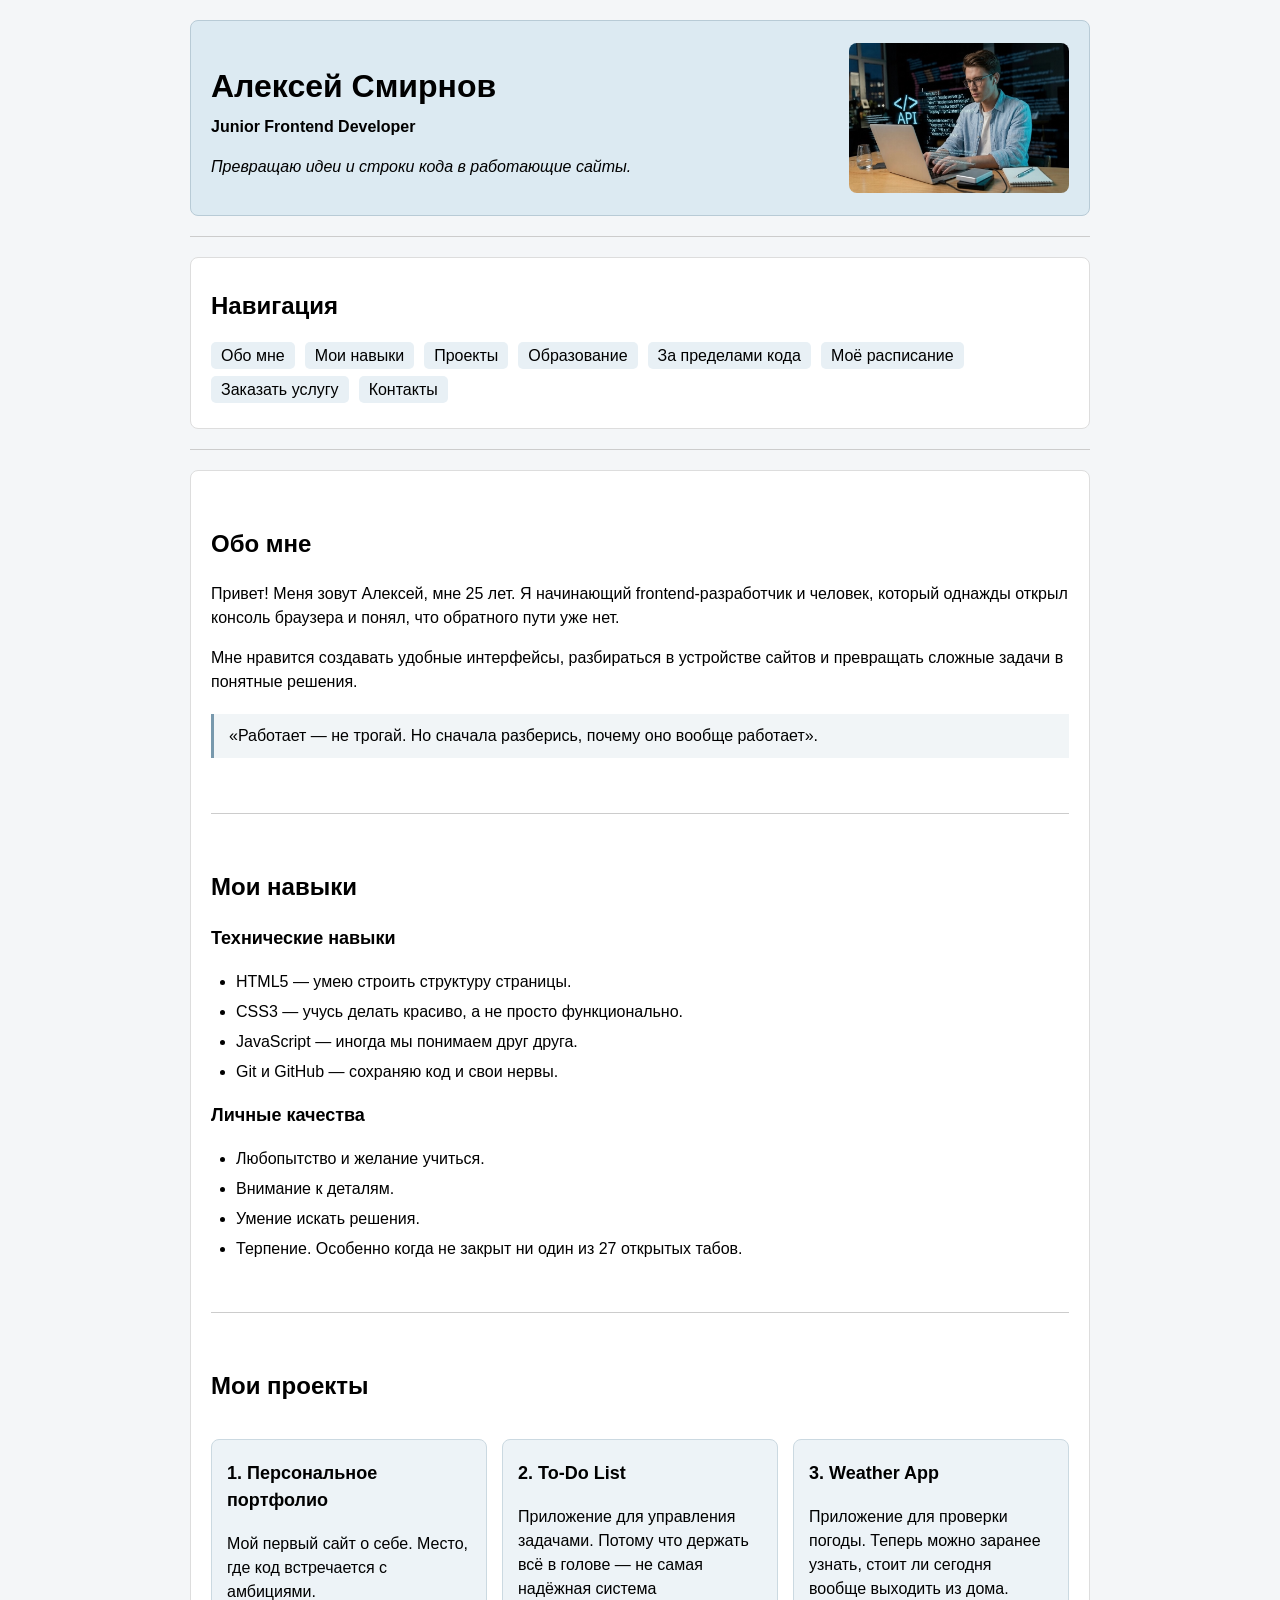
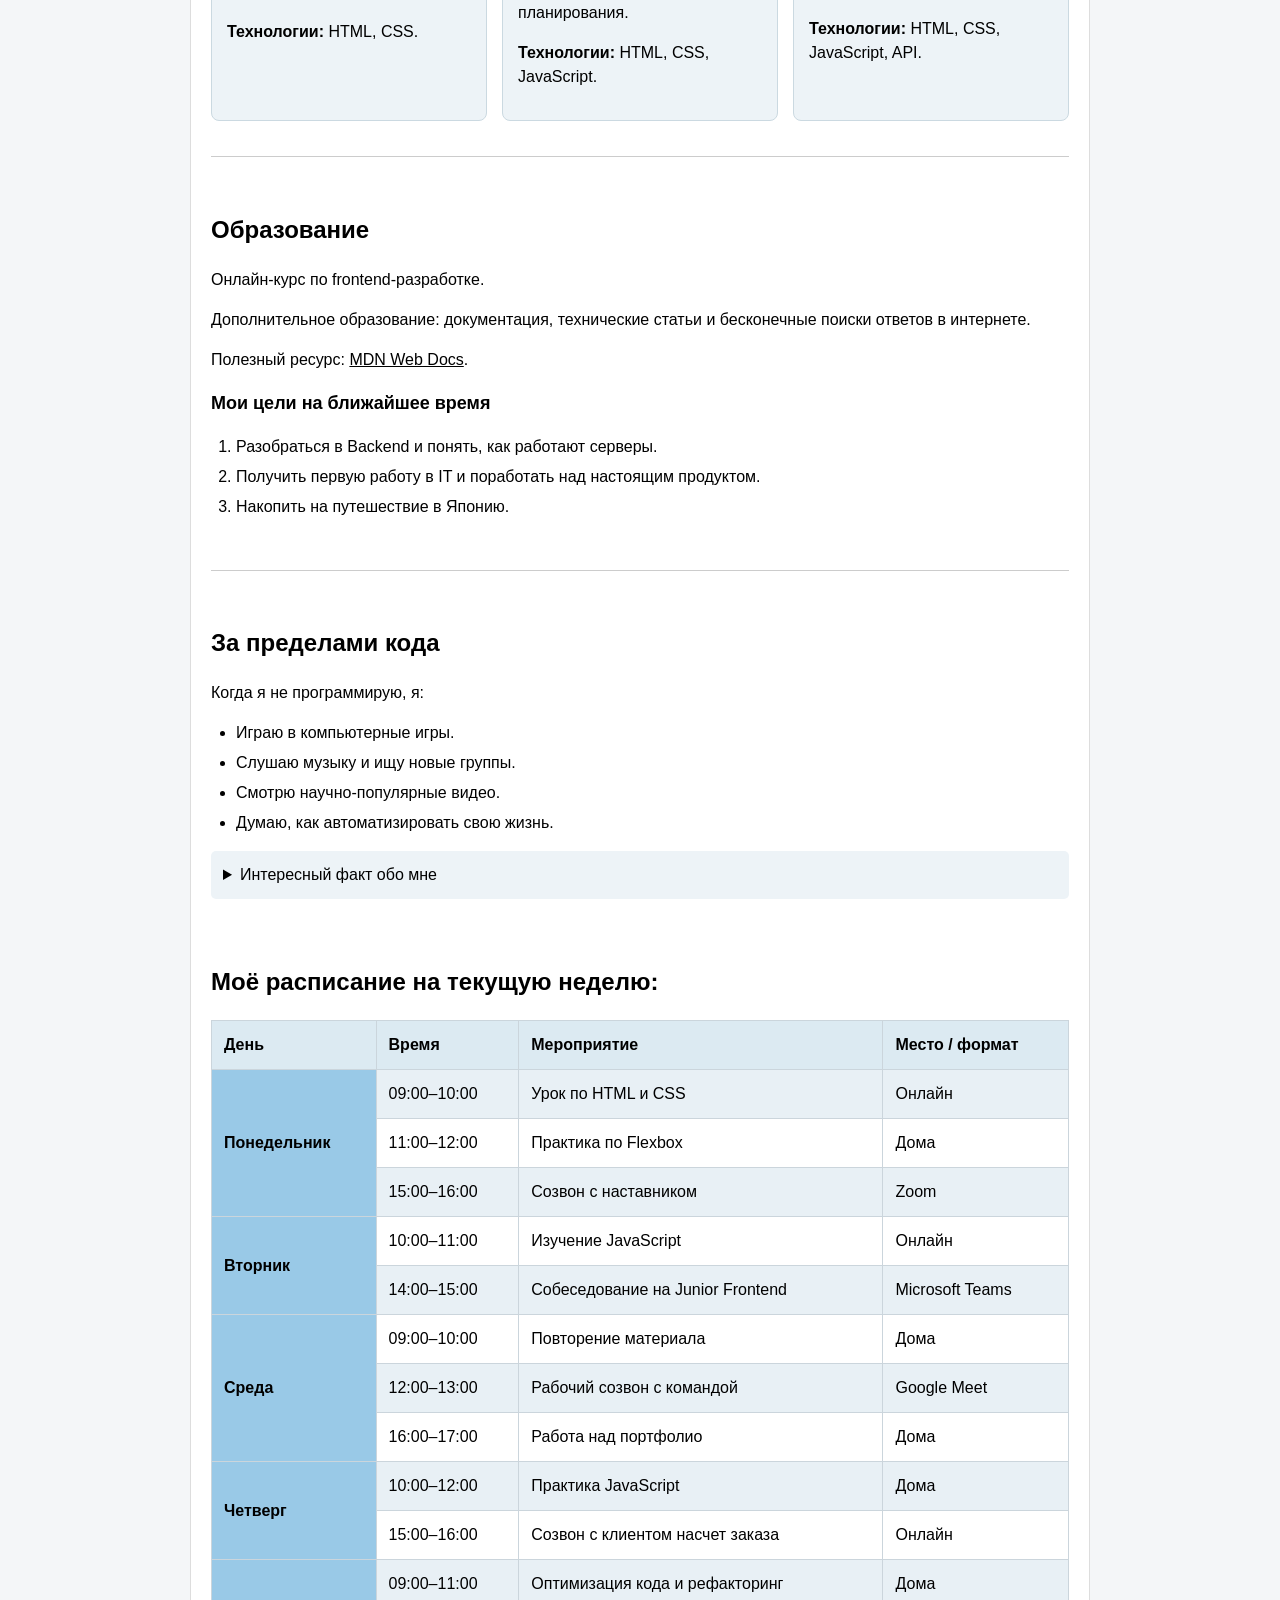
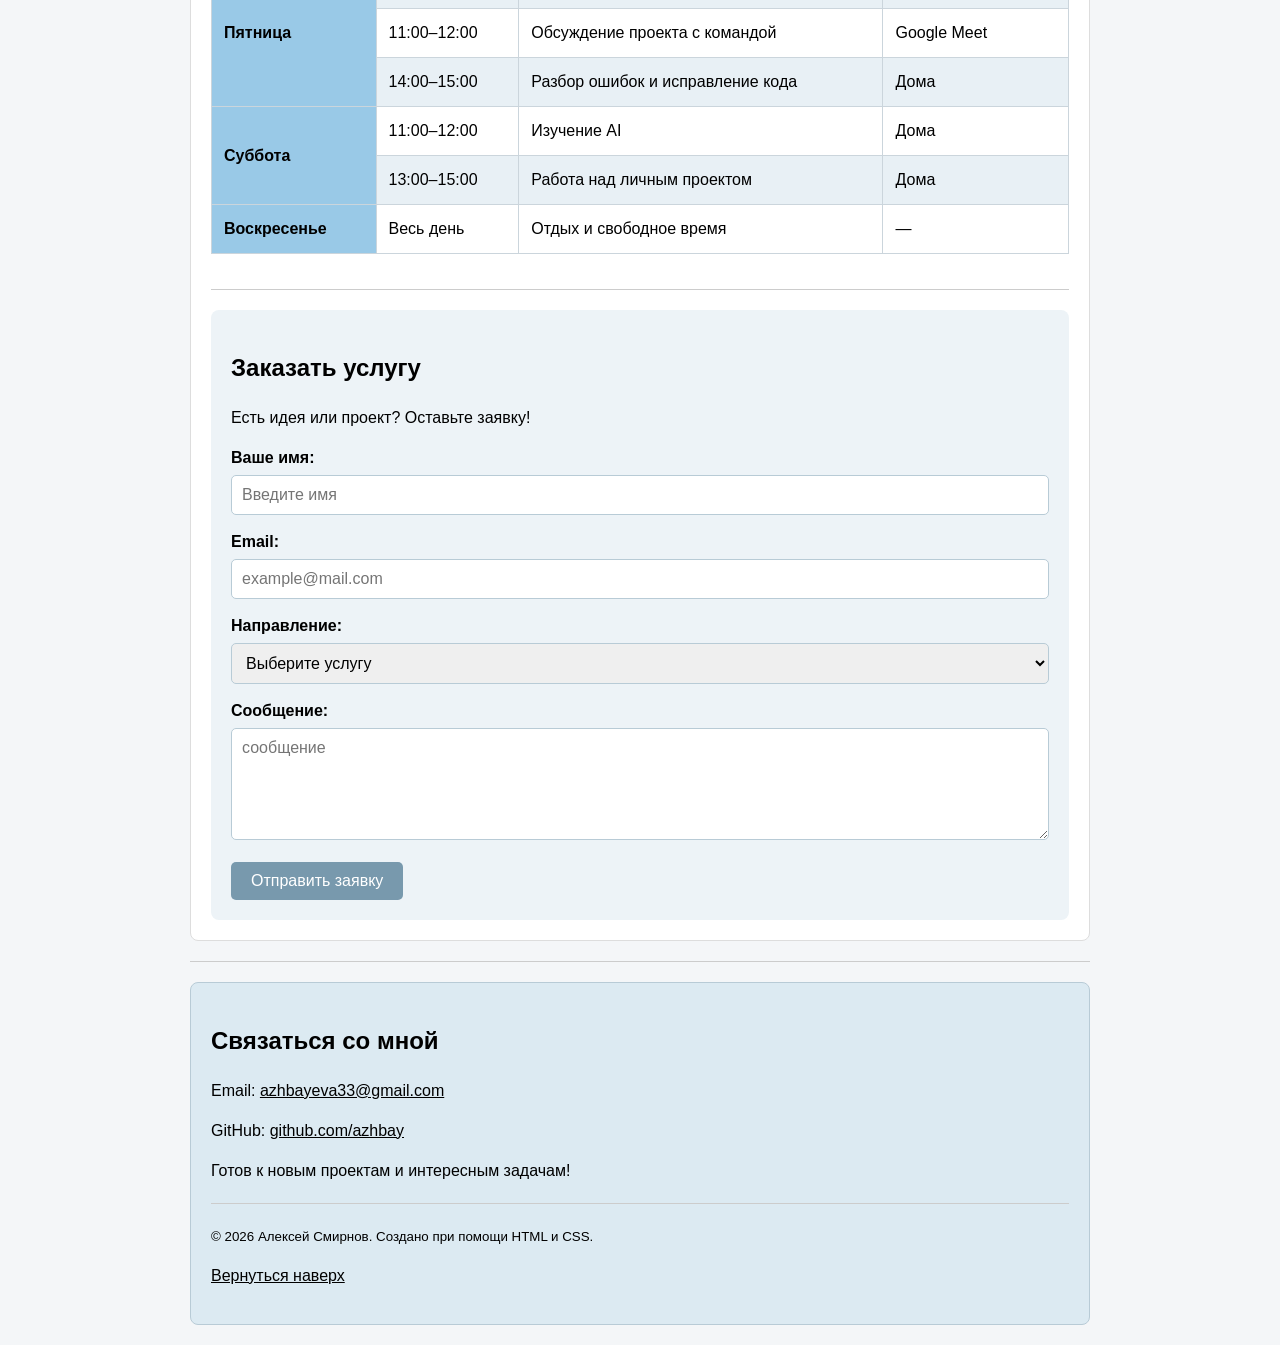
==== index.html @ 4892afd8 "поправила навигацию" ====
<!DOCTYPE html>
<html lang="ru">
<head>
    <meta charset="UTF-8">
    <meta name="viewport" content="width=device-width, initial-scale=1.0">
    <title>Алексей Смирнов | Frontend-разработчик</title>
    <link rel="stylesheet" href="style.css">
</head>

<body>

   <header id="top">

    <div class="header-text">
        <h1>Алексей Смирнов</h1>
        <p><strong>Junior Frontend Developer</strong></p>
        <p><em>Превращаю идеи и строки кода в работающие сайты.</em></p>
    </div>

    <img
        src="images/laptop.jpeg"
        alt="a man sitting beside his laptop"
        width="220"
        height="150"
    >

</header>
    <hr>

    <nav>
        <h2>Навигация</h2>

        <ul>
            <li><a href="#about">Обо мне</a></li>
            <li><a href="#skills">Мои навыки</a></li>
            <li><a href="#projects">Проекты</a></li>
            <li><a href="#education">Образование</a></li>
            <li><a href="#interests">За пределами кода</a></li>
            <li><a href="#schedule">Моё расписание</a></li>
            <li><a href="#order">Заказать услугу</a></li>
            <li><a href="#contacts">Контакты</a></li>
        </ul>
    </nav>

    <hr>

    <main>

        <section id="about">
            <h2>Обо мне</h2>

            <p>
                Привет! Меня зовут Алексей, мне 25 лет.
                Я начинающий frontend-разработчик и человек,
                который однажды открыл консоль браузера
                и понял, что обратного пути уже нет.
            </p>

            <p>
                Мне нравится создавать удобные интерфейсы,
                разбираться в устройстве сайтов и превращать
                сложные задачи в понятные решения.
            </p>

            <blockquote>
                «Работает — не трогай. Но сначала разберись,
                почему оно вообще работает».
            </blockquote>
        </section>

        <hr>

        <section id="skills">
            <h2>Мои навыки</h2>

            <h3>Технические навыки</h3>

            <ul>
                <li>HTML5 — умею строить структуру страницы.</li>
                <li>CSS3 — учусь делать красиво, а не просто функционально.</li>
                <li>JavaScript — иногда мы понимаем друг друга.</li>
                <li>Git и GitHub — сохраняю код и свои нервы.</li>
            </ul>

            <h3>Личные качества</h3>

            <ul>
                <li>Любопытство и желание учиться.</li>
                <li>Внимание к деталям.</li>
                <li>Умение искать решения.</li>
                <li>Терпение. Особенно когда не закрыт ни один из 27 открытых табов.</li>
            </ul>
        </section>

        <hr>

        <section id="projects">
            <h2>Мои проекты</h2>

            <article>
                <h3>1. Персональное портфолио</h3>

                <p>
                    Мой первый сайт о себе.
                    Место, где код встречается с амбициями.
                </p>

                <p><strong>Технологии:</strong> HTML, CSS.</p>
            </article>

            <article>
                <h3>2. To-Do List</h3>

                <p>
                    Приложение для управления задачами.
                    Потому что держать всё в голове —
                    не самая надёжная система планирования.
                </p>

                <p><strong>Технологии:</strong> HTML, CSS, JavaScript.</p>
            </article>

            <article>
                <h3>3. Weather App</h3>

                <p>
                    Приложение для проверки погоды.
                    Теперь можно заранее узнать,
                    стоит ли сегодня вообще выходить из дома.
                </p>

                <p><strong>Технологии:</strong> HTML, CSS, JavaScript, API.</p>
            </article>
        </section>

        <hr>

        <section id="education">
            <h2>Образование</h2>

            <p>Онлайн-курс по frontend-разработке.</p>

            <p>
                Дополнительное образование:
                документация, технические статьи
                и бесконечные поиски ответов в интернете.
            </p>

            <p>
                Полезный ресурс:
                <a href="https://developer.mozilla.org/ru/"
                    target="_blank" rel="noopener noreferrer"
                >MDN Web Docs</a>.
            </p>

            <h3>Мои цели на ближайшее время</h3>

            <ol>
                <li>Разобраться в Backend и понять, как работают серверы.</li>
                <li>Получить первую работу в IT и поработать над настоящим продуктом.</li>
                <li>Накопить на путешествие в Японию.</li>
            </ol>
        </section>

        <hr>

        <section id="interests">
            <h2>За пределами кода</h2>

            <p>Когда я не программирую, я:</p>

            <ul>
                <li>Играю в компьютерные игры.</li>
                <li>Слушаю музыку и ищу новые группы.</li>
                <li>Смотрю научно-популярные видео.</li>
                <li>Думаю, как автоматизировать свою жизнь.</li>
            </ul>

            <details>
                <summary>Интересный факт обо мне</summary>

                <p>
                    Могу потратить два часа на поиск ошибки,
                    а потом обнаружить, что забыл поставить точку с запятой.
                </p>
            </details>
        </section>
    
<section id="schedule">
    <h2>Моё расписание на текущую неделю:</h2>
    <table>
             <thead>
            <tr>
                <th scope="col">День</th>
                <th scope="col">Время</th>
                <th scope="col">Мероприятие</th>
                <th scope="col">Место / формат</th>
            </tr>
        </thead>

        <tbody>
            <tr>
                <th scope="rowgroup" rowspan="3">Понедельник</th>
                <td>09:00–10:00</td>
                <td>Урок по HTML и CSS</td>
                <td>Онлайн</td>
            </tr>
            <tr>
                <td>11:00–12:00</td>
                <td>Практика по Flexbox</td>
                <td>Дома</td>
            </tr>
            <tr>
                <td>15:00–16:00</td>
                <td>Созвон с наставником</td>
                <td>Zoom</td>
            </tr>

            <tr>
                <th scope="rowgroup" rowspan="2">Вторник</th>
                <td>10:00–11:00</td>
                <td>Изучение JavaScript</td>
                <td>Онлайн</td>
            </tr>
            <tr>
                <td>14:00–15:00</td>
                <td>Собеседование на Junior Frontend</td>
                <td>Microsoft Teams</td>
            </tr>

            <tr>
                <th scope="rowgroup" rowspan="3">Среда</th>
                <td>09:00–10:00</td>
                <td>Повторение материала</td>
                <td>Дома</td>
            </tr>
            <tr>
                <td>12:00–13:00</td>
                <td>Рабочий созвон с командой</td>
                <td>Google Meet</td>
            </tr>
            <tr>
                <td>16:00–17:00</td>
                <td>Работа над портфолио</td>
                <td>Дома</td>
            </tr>

            <tr>
                <th scope="rowgroup" rowspan="2">Четверг</th>
                <td>10:00–12:00</td>
                <td>Практика JavaScript</td>
                <td>Дома</td>
            </tr>
            <tr>
                <td>15:00–16:00</td>
                <td>Созвон с клиентом насчет заказа</td>
                <td>Онлайн</td>
            </tr>

            <tr>
                <th scope="rowgroup" rowspan="3">Пятница</th>
                <td>09:00–11:00</td>
                <td>Оптимизация кода и рефакторинг</td>
                <td>Дома</td>
            </tr>
            <tr>
                <td>11:00–12:00</td>
                <td>Обсуждение проекта с командой</td>
                <td>Google Meet</td>
            </tr>
            <tr>
                <td>14:00–15:00</td>
                <td>Разбор ошибок и исправление кода</td>
                <td>Дома</td>
            </tr>

            <tr>
                <th scope="rowgroup" rowspan="2">Суббота</th>
                <td>11:00–12:00</td>
                <td>Изучение AI</td>
                <td>Дома</td>
            </tr>
            <tr>
                <td>13:00–15:00</td>
                <td>Работа над личным проектом</td>
                <td>Дома</td>
            </tr>

            <tr>
                <th scope="row">Воскресенье</th>
                <td>Весь день</td>
                <td>Отдых и свободное время</td>
                <td>—</td>
            </tr>
        </tbody>
    </table>
</section>
    
<hr>

<section id="order">
    <h2>Заказать услугу</h2>

    <p>Есть идея или проект? Оставьте заявку!</p>

    <form action="#" method="post">

        <div class="form-group">
            <label for="name">Ваше имя:</label>
            <input
                type="text"
                id="name"
                name="name"
                placeholder="Введите имя"
                minlength="2"
                maxlength="50"
                required
            >
        </div>

        <div class="form-group">
            <label for="email">Email:</label>
            <input
                type="email"
                id="email"
                name="email"
                placeholder="example@mail.com"
                required
            >
        </div>

        <div class="form-group">
            <label for="service">Направление:</label>
            <select id="service" name="service" required>
                <option value="" selected disabled>Выберите услугу</option>
                <option value="website">Разработка сайта</option>
                <option value="design">Верстка страницы</option>
                <option value="support">Поддержка сайта</option>
                <option value="other">Другое</option>
            </select>
        </div>

         <div class="form-group">
            <label for="message">Сообщение:</label>
            <textarea
                id="message"
                name="message"
                rows="5"
                minlength="10"
                maxlength="500"
                placeholder="сообщение"
                required
            ></textarea>
        </div>
        <button type="submit">Отправить заявку</button>

    </form>
</section>


    </main>

    <hr>

    <footer id="contacts">
        <h2>Связаться со мной</h2>

        <p>
            Email:
            <a href="mailto:azhbayeva33@gmail.com">
                azhbayeva33@gmail.com
            </a>
        </p>

        <p>
            GitHub:
            <a
                href="https://github.com/azhbay/"
                target="_blank"
                rel="noopener noreferrer"
            >github.com/azhbay</a>
        </p>

        <p>Готов к новым проектам и интересным задачам!</p>

        <hr>

        <p>
            <small>© 2026 Алексей Смирнов. Создано при помощи HTML и CSS.</small>
        </p>

        <p><a href="#top">Вернуться наверх</a></p>
    </footer>

</body>
</html>
---- style.css ----
body {
    max-width: 900px;
    margin: 20px auto;
    padding: 0 20px;
    background-color: #f4f6f8;
    color: black;
    font-family: Arial, sans-serif;
    font-size: 16px;
    line-height: 1.5;
}


header {
    display: flex;
    align-items: center;
    justify-content: space-between;
    gap: 30px;
    padding: 20px;
    background-color: #dceaf2;
    border: 1px solid #b8cbd6;
    border-radius: 8px;
}

header h1 {
    margin-bottom: 5px;
}

header p {
    margin-top: 5px;
}

header img {
    display: block;
    margin-top: 0;
    border-radius: 8px;
}


nav {
    margin-top: 15px;
    padding: 10px 20px;
    background-color: white;
    border: 1px solid #dddddd;
    border-radius: 8px;
}

nav ul {
    display: flex;
    flex-wrap: wrap;
    gap: 10px;
    padding: 0;
    list-style: none;
}

nav li {
    margin: 0;
}

nav a {
    color: black;
    text-decoration: none;
    padding: 5px 10px;
    background-color: #e8f0f5;
    border-radius: 5px;
}



a {
    color: black;
}

a:hover {
    text-decoration: underline;
}



main {
    margin-top: 15px;
    padding: 20px;
    background-color: white;
    border: 1px solid #dddddd;
    border-radius: 8px;
}

section {
    padding: 15px 0;
}

section h2 {
    font-size: 24px;
}

section h3 {
    font-size: 18px;
}



#skills ul {
    padding-left: 25px;
}

#skills li {
    margin-bottom: 6px;
}



#projects {
    display: flex;
    flex-wrap: wrap;
    gap: 15px;
}

#projects > h2 {
    width: 100%;
}

#projects article {
    flex: 1 1 220px;
    margin: 0;
    padding: 15px;
    background-color: #edf3f7;
    border: 1px solid #cbd9e1;
    border-radius: 8px;
}

#projects article h3 {
    margin-top: 5px;
}



blockquote {
    margin: 20px 0;
    padding: 10px 15px;
    background-color: #f1f5f7;
    border-left: 3px solid #7899ad;
}



ul,
ol {
    padding-left: 25px;
}

li {
    margin-bottom: 6px;
}



details {
    margin: 15px 0;
    padding: 12px;
    background-color: #edf3f7;
    border-radius: 5px;
}

summary {
    cursor: pointer;
}



hr {
    border: 0;
    border-top: 1px solid #cccccc;
    margin: 20px 0;
}



footer {
    margin-top: 15px;
    padding: 20px;
    background-color: #dceaf2;
    border: 1px solid #b8cbd6;
    border-radius: 8px;
}



@media (max-width: 600px) {
    body {
        margin: 10px auto;
        padding: 0 10px;
    }

    main,
    nav,
    header,
    footer {
        padding: 12px;
    }

    #projects article {
        flex-basis: 100%;
    }

    nav ul {
        flex-direction: column;
    }
}

#order {
    padding: 20px;
    background-color: #edf3f7;
    border-radius: 8px;
}

.form-group {
    margin-bottom: 15px;
}

.form-group label {
    display: block;
    margin-bottom: 5px;
    font-weight: bold;
}

.form-group input,
.form-group select,
.form-group textarea {
    width: 100%;
    padding: 10px;
    border: 1px solid #b8cbd6;
    border-radius: 5px;
    font-family: Arial, sans-serif;
    font-size: 16px;
    box-sizing: border-box;
}

.form-group textarea {
    resize: vertical;
}

#order button {
    padding: 10px 20px;
    background-color: #7899ad;
    color: white;
    border: none;
    border-radius: 5px;
    cursor: pointer;
    font-size: 16px;
}

#order button:hover {
    background-color: #5d7e92;
}

table {
    width: 100%;
    border-collapse: collapse;
    margin-top: 15px;
    background-color: white;
}

th, td {
    border: 1px solid #cbd5dc;
    padding: 12px;
    text-align: left;
}

thead {
    background-color: #dceaf2;
}

tbody th {
    background-color: #99c9e7;
}

tbody tr:hover {
    background-color: #f4f6f8;
}
tbody tr:nth-child(odd) {
    background-color: #e8f0f5;
}

tbody tr:nth-child(even) {
    background-color: #ffffff;
}
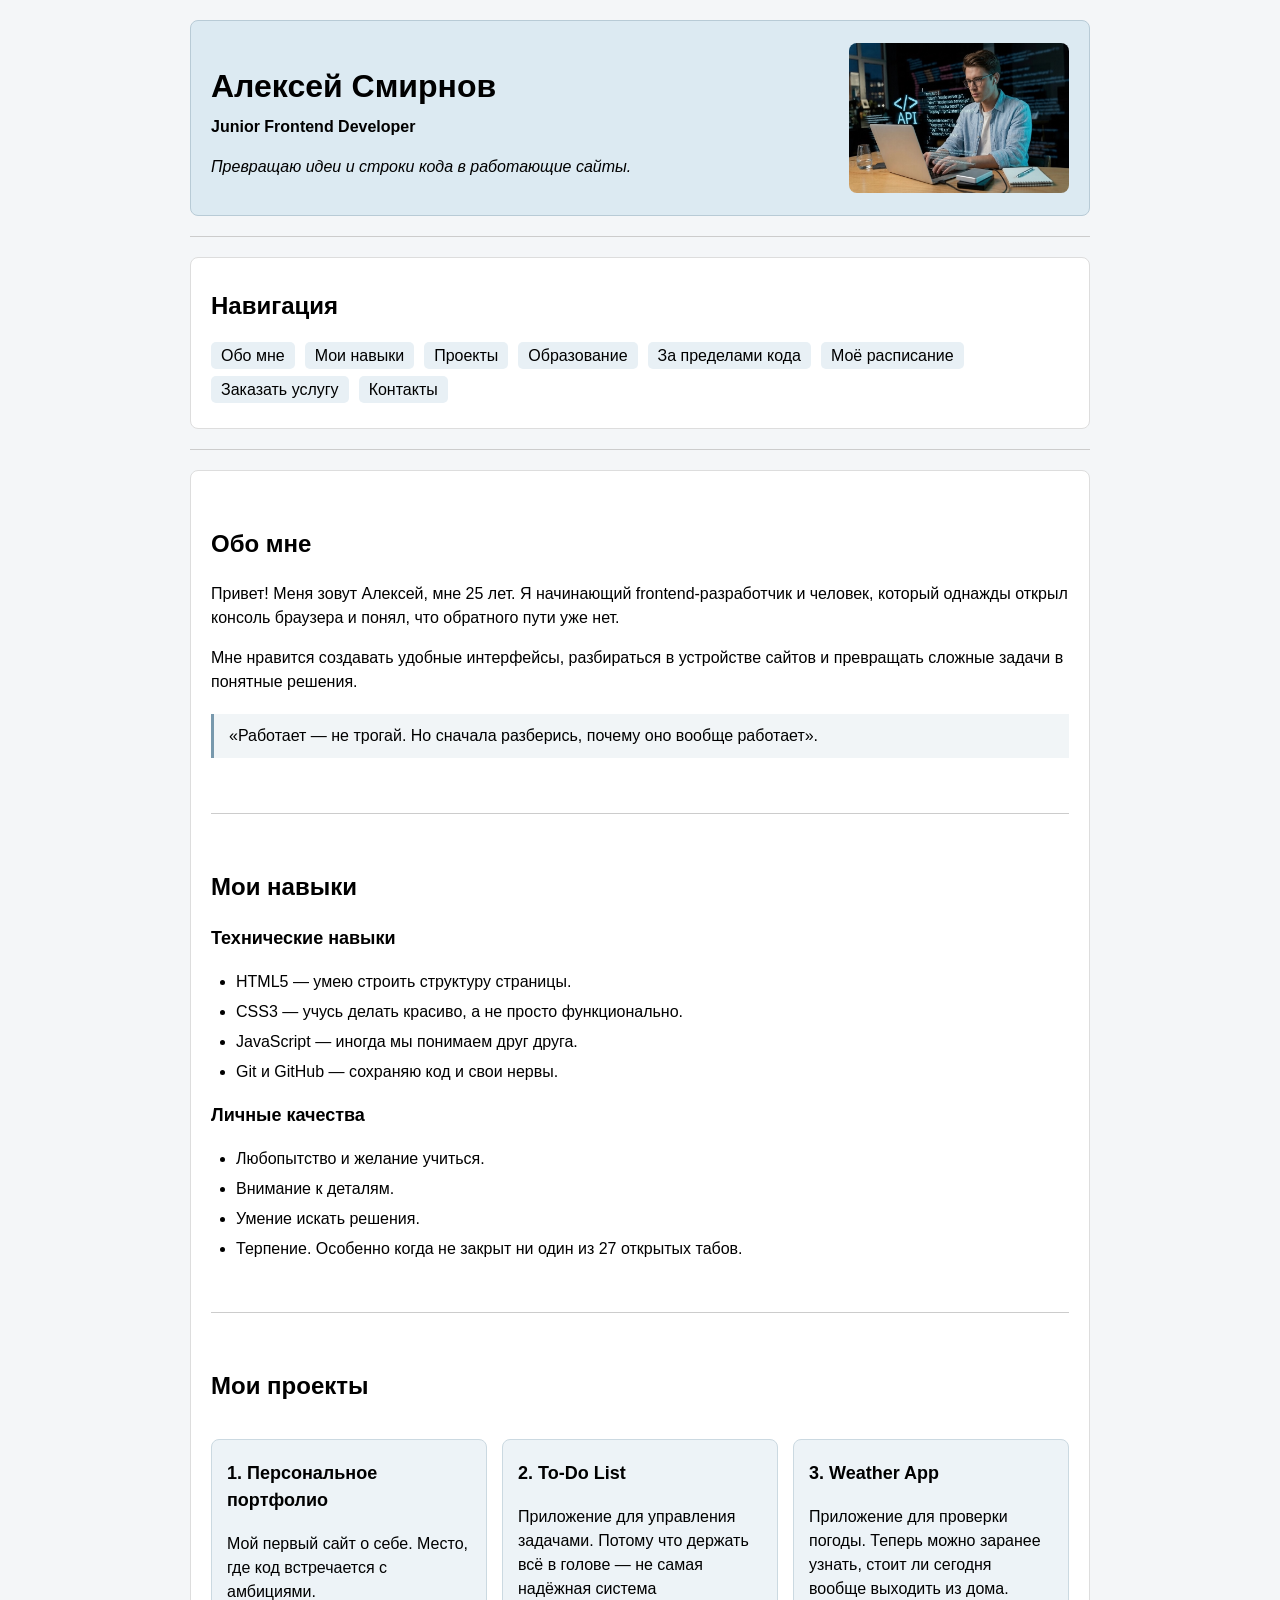
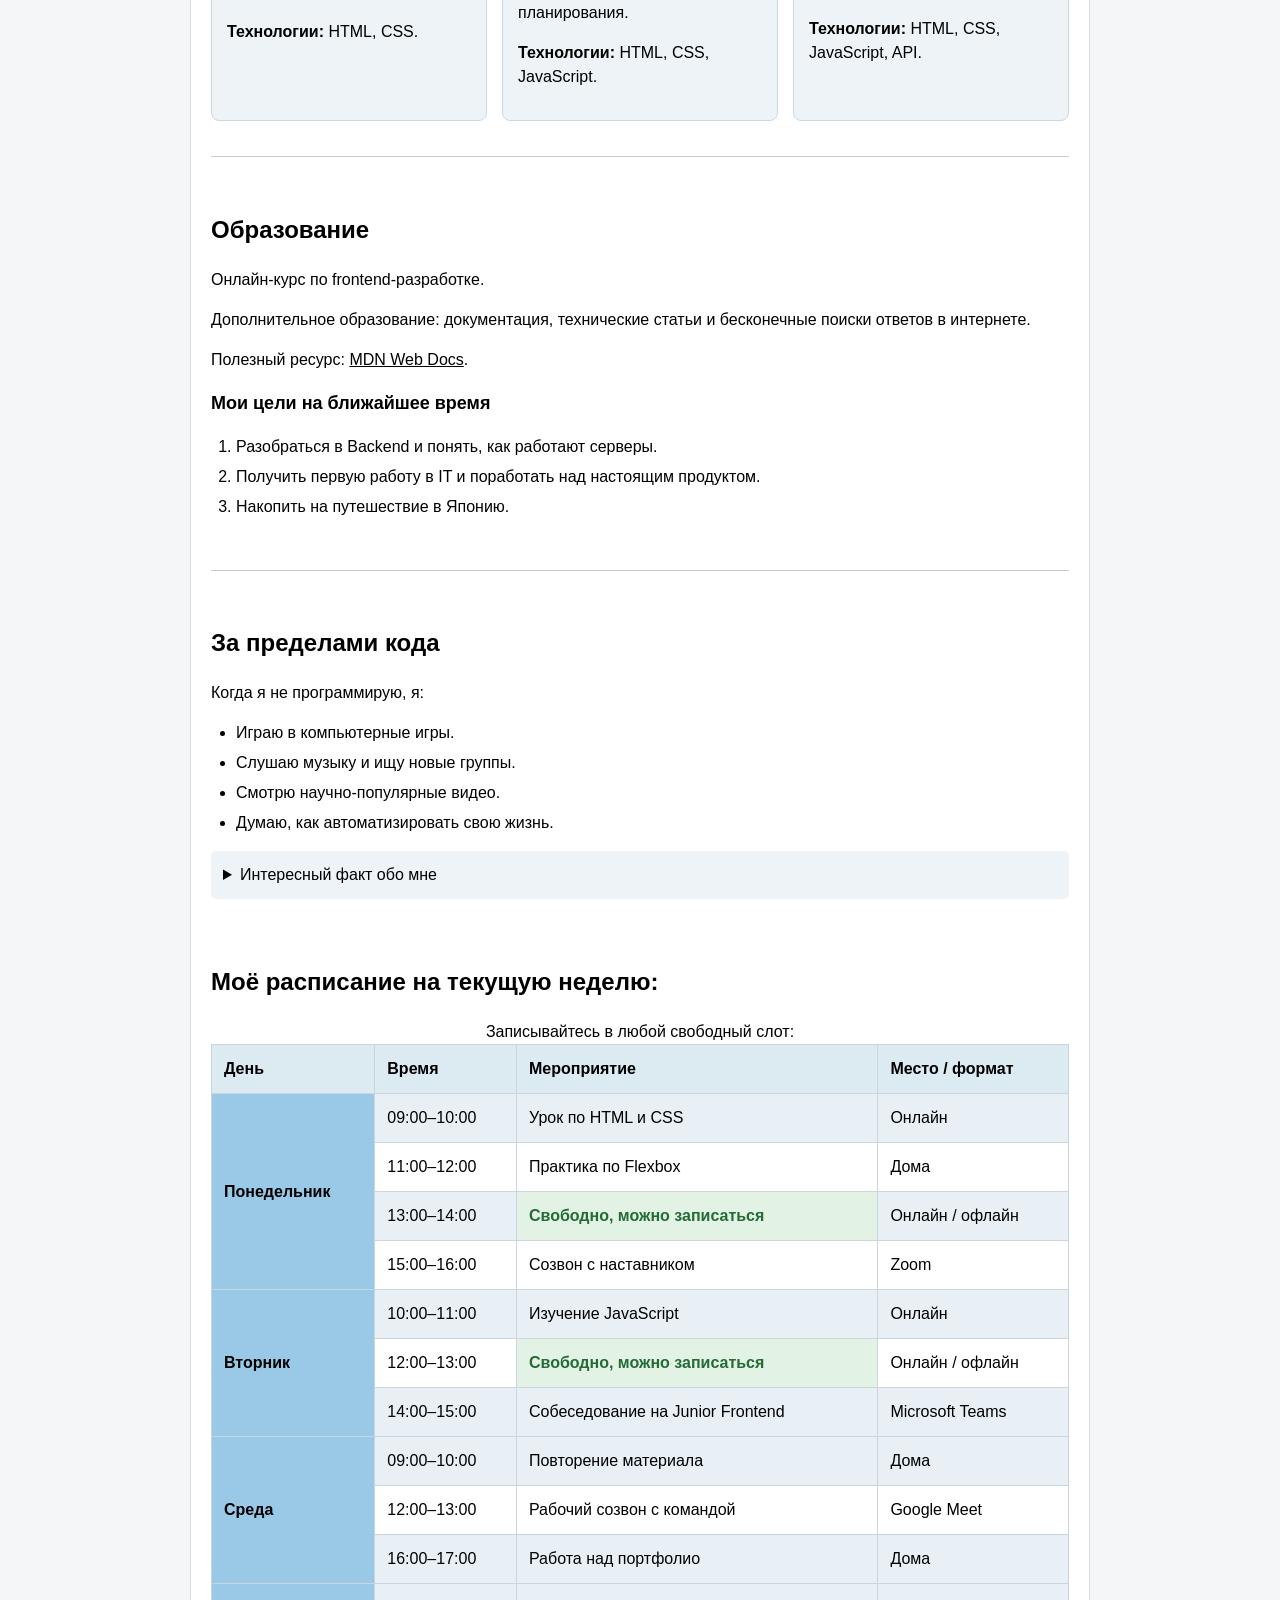
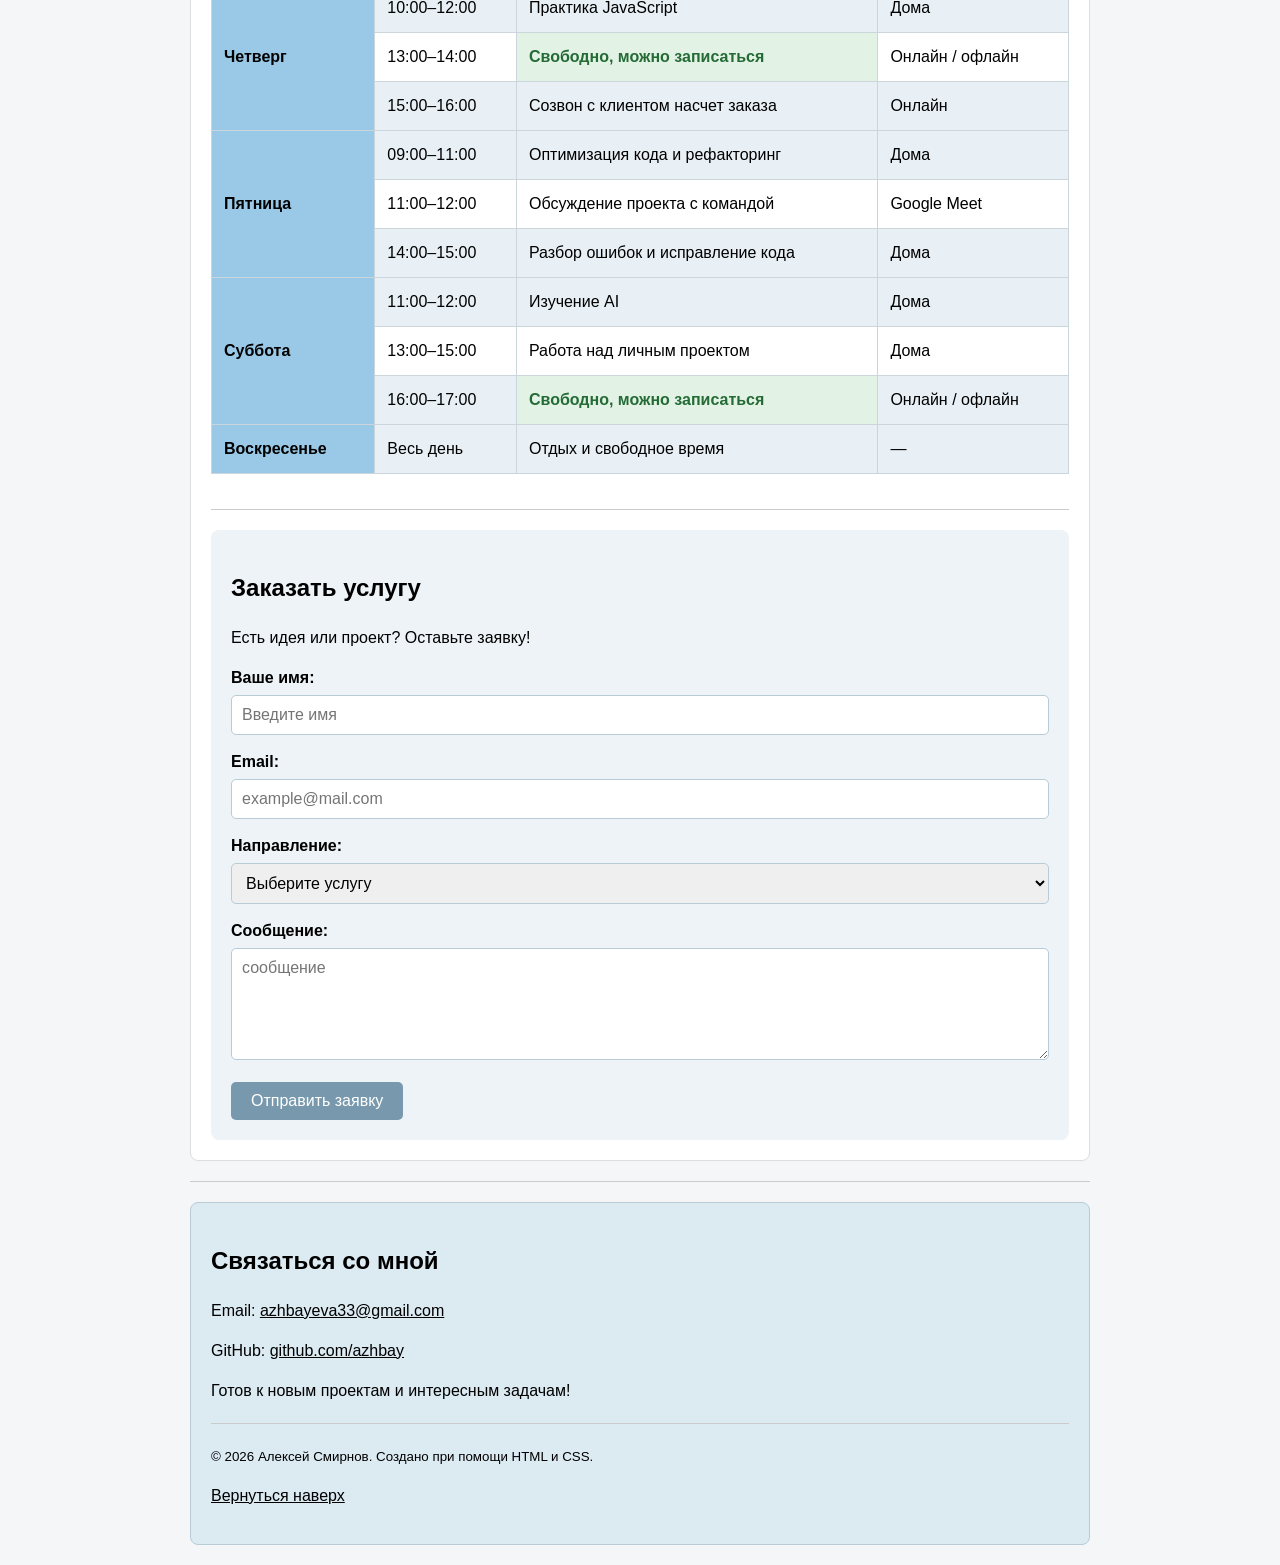
==== commit fc937283: "поправила таблицу" ====
--- a/index.html
+++ b/index.html
@@ -189,8 +189,11 @@
     
 <section id="schedule">
     <h2>Моё расписание на текущую неделю:</h2>
+
     <table>
-             <thead>
+        <caption>Записывайтесь в любой свободный слот:</caption>
+
+        <thead>
             <tr>
                 <th scope="col">День</th>
                 <th scope="col">Время</th>
@@ -201,7 +204,7 @@
 
         <tbody>
             <tr>
-                <th scope="rowgroup" rowspan="3">Понедельник</th>
+                <th scope="rowgroup" rowspan="4">Понедельник</th>
                 <td>09:00–10:00</td>
                 <td>Урок по HTML и CSS</td>
                 <td>Онлайн</td>
@@ -212,23 +215,37 @@
                 <td>Дома</td>
             </tr>
             <tr>
+                <td>13:00–14:00</td>
+                <td class="available">Свободно, можно записаться</td>
+                <td>Онлайн / офлайн</td>
+            </tr>
+            <tr>
                 <td>15:00–16:00</td>
                 <td>Созвон с наставником</td>
                 <td>Zoom</td>
             </tr>
-
-            <tr>
-                <th scope="rowgroup" rowspan="2">Вторник</th>
+        </tbody>
+
+        <tbody>
+            <tr>
+                <th scope="rowgroup" rowspan="3">Вторник</th>
                 <td>10:00–11:00</td>
                 <td>Изучение JavaScript</td>
                 <td>Онлайн</td>
             </tr>
             <tr>
+                <td>12:00–13:00</td>
+                <td class="available">Свободно, можно записаться</td>
+                <td>Онлайн / офлайн</td>
+            </tr>
+            <tr>
                 <td>14:00–15:00</td>
                 <td>Собеседование на Junior Frontend</td>
                 <td>Microsoft Teams</td>
             </tr>
-
+        </tbody>
+
+        <tbody>
             <tr>
                 <th scope="rowgroup" rowspan="3">Среда</th>
                 <td>09:00–10:00</td>
@@ -245,19 +262,28 @@
                 <td>Работа над портфолио</td>
                 <td>Дома</td>
             </tr>
-
-            <tr>
-                <th scope="rowgroup" rowspan="2">Четверг</th>
+        </tbody>
+
+        <tbody>
+            <tr>
+                <th scope="rowgroup" rowspan="3">Четверг</th>
                 <td>10:00–12:00</td>
                 <td>Практика JavaScript</td>
                 <td>Дома</td>
+            </tr>
+            <tr>
+                <td>13:00–14:00</td>
+                <td class="available">Свободно, можно записаться</td>
+                <td>Онлайн / офлайн</td>
             </tr>
             <tr>
                 <td>15:00–16:00</td>
                 <td>Созвон с клиентом насчет заказа</td>
                 <td>Онлайн</td>
             </tr>
-
+        </tbody>
+
+        <tbody>
             <tr>
                 <th scope="rowgroup" rowspan="3">Пятница</th>
                 <td>09:00–11:00</td>
@@ -274,9 +300,11 @@
                 <td>Разбор ошибок и исправление кода</td>
                 <td>Дома</td>
             </tr>
-
-            <tr>
-                <th scope="rowgroup" rowspan="2">Суббота</th>
+        </tbody>
+
+        <tbody>
+            <tr>
+                <th scope="rowgroup" rowspan="3">Суббота</th>
                 <td>11:00–12:00</td>
                 <td>Изучение AI</td>
                 <td>Дома</td>
@@ -286,7 +314,14 @@
                 <td>Работа над личным проектом</td>
                 <td>Дома</td>
             </tr>
-
+            <tr>
+                <td>16:00–17:00</td>
+                <td class="available">Свободно, можно записаться</td>
+                <td>Онлайн / офлайн</td>
+            </tr>
+        </tbody>
+
+        <tbody>
             <tr>
                 <th scope="row">Воскресенье</th>
                 <td>Весь день</td>
--- a/style.css
+++ b/style.css
@@ -284,4 +284,9 @@
 
 tbody tr:nth-child(even) {
     background-color: #ffffff;
-}+}
+td.available {
+    background-color: #e2f3e5;
+    color: #246b36;
+    font-weight: bold;
+}
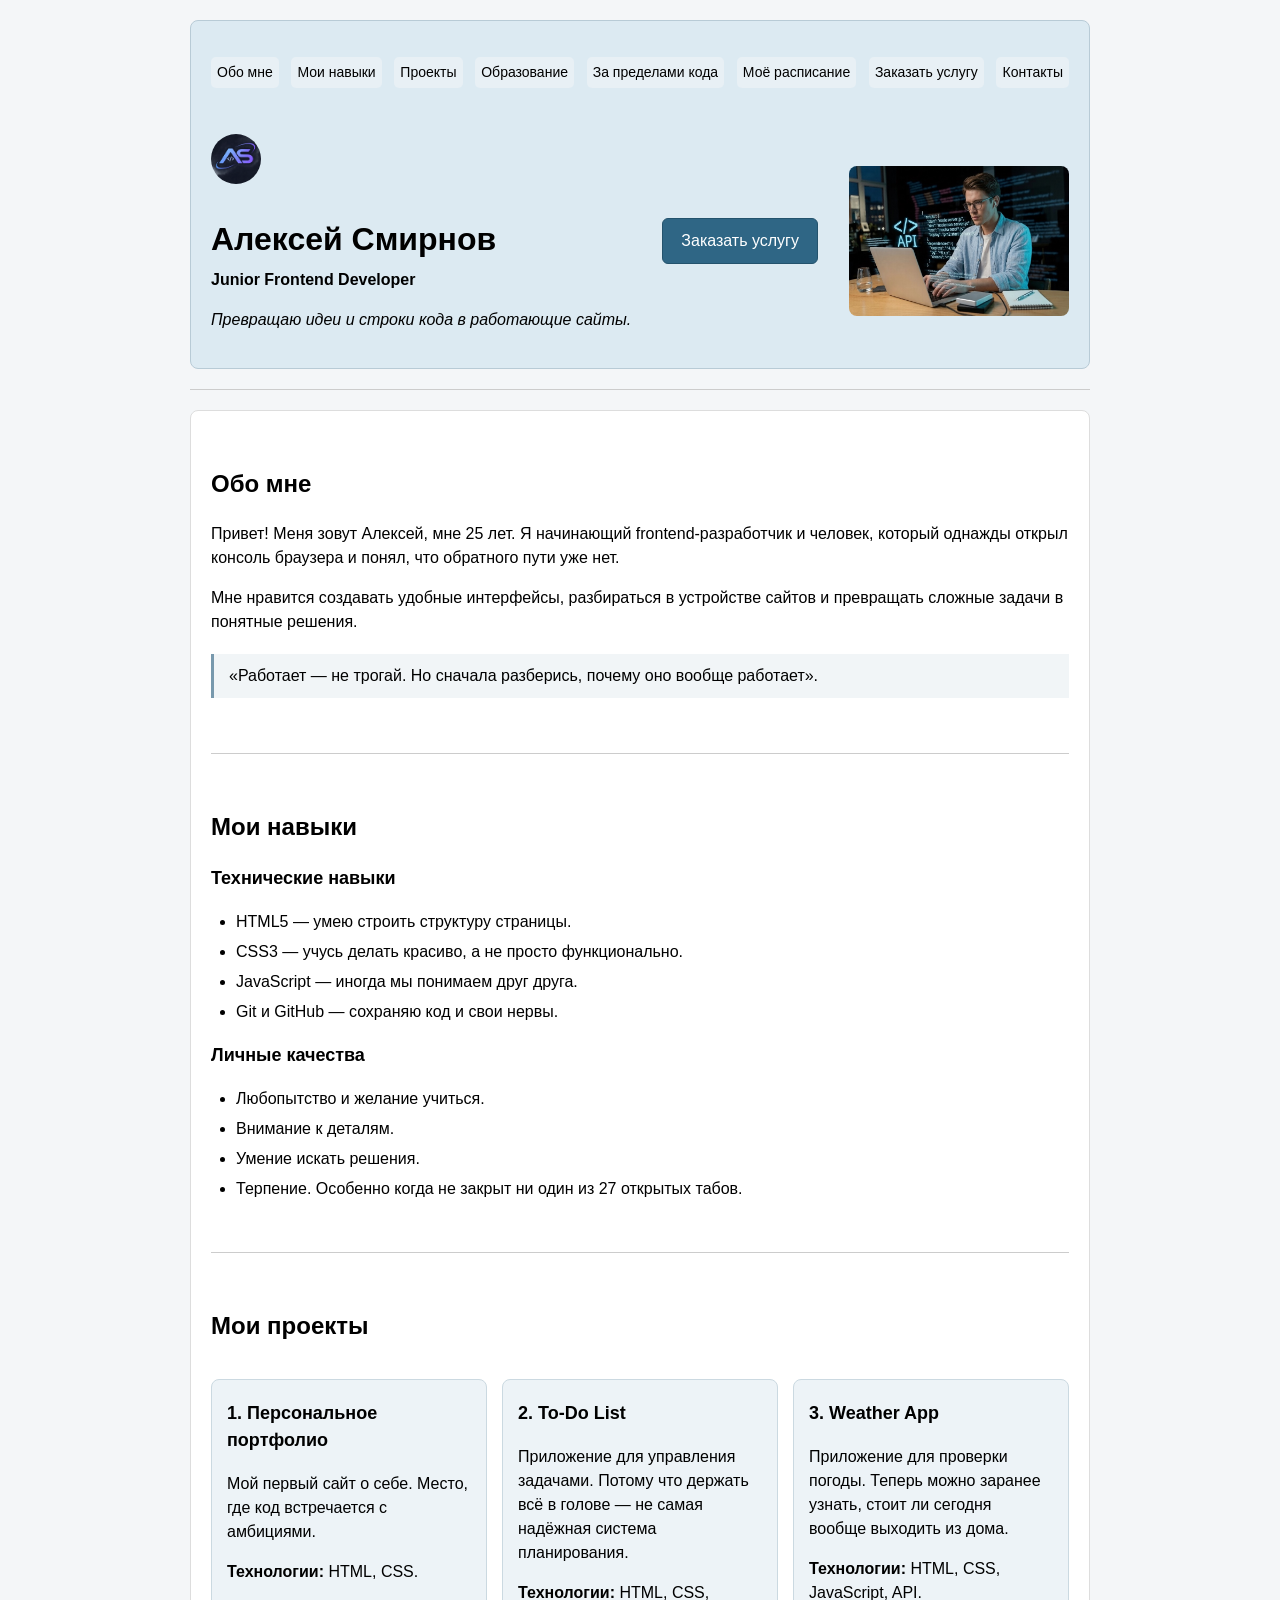
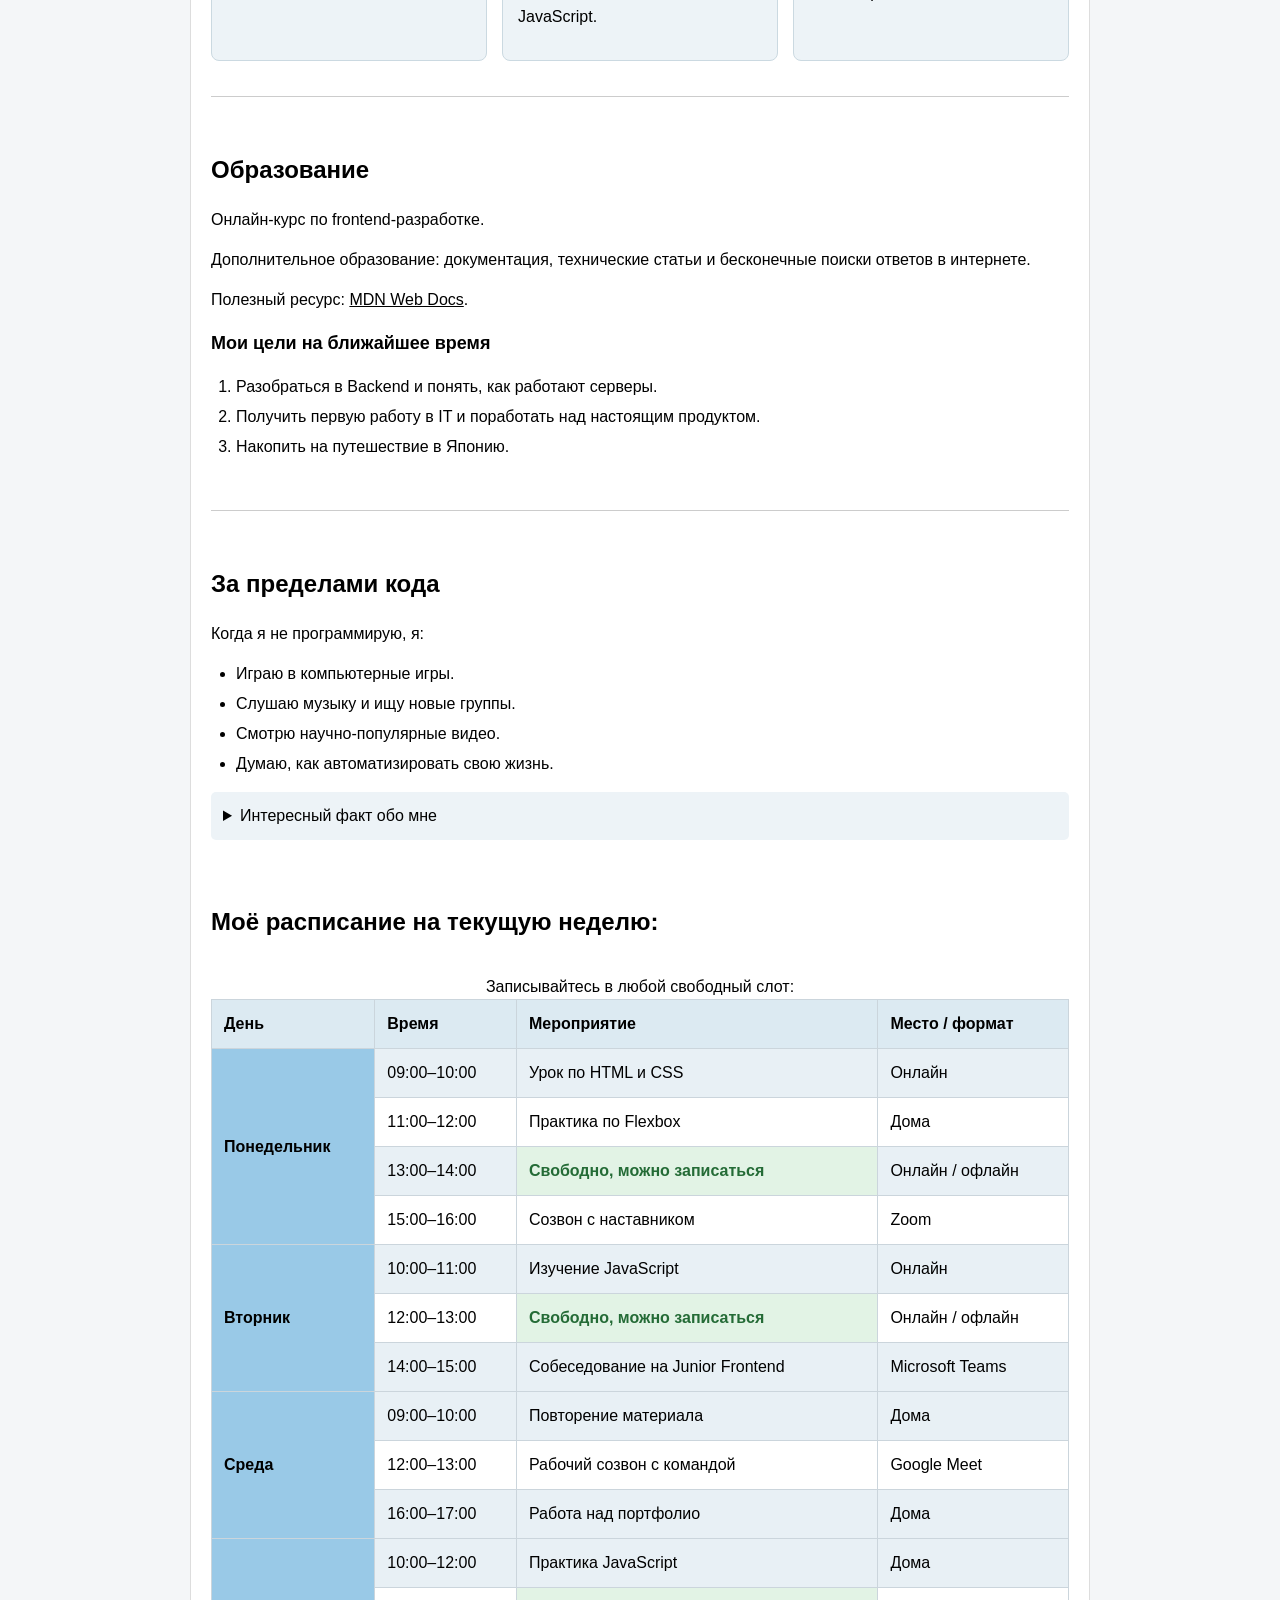
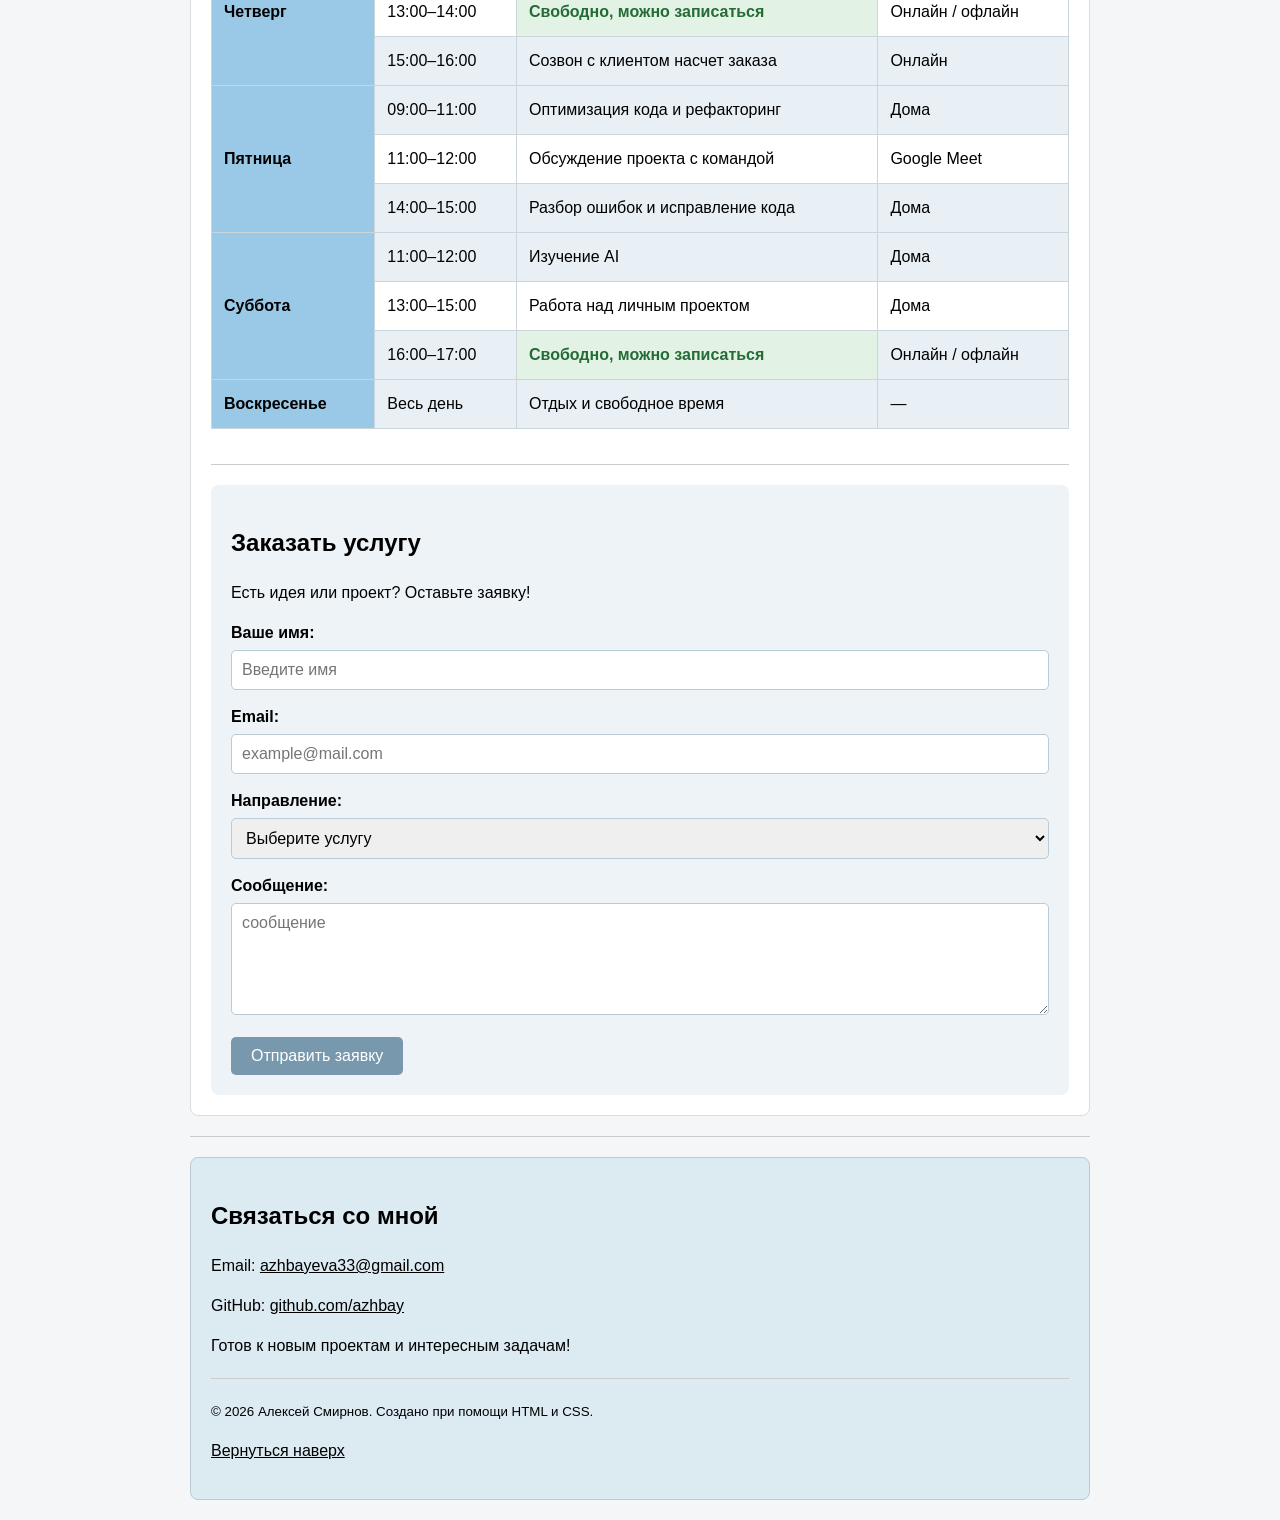
==== commit 0d80b7ed: "изменила навигацию, добавила ее внутрь header, адаптировала сайт под разные разрешеня экрана" ====
--- a/index.html
+++ b/index.html
@@ -5,32 +5,22 @@
     <meta charset="UTF-8">
     <meta name="viewport" content="width=device-width, initial-scale=1.0">
     <title>Алексей Смирнов | Frontend-разработчик</title>
-    <link rel="stylesheet" href="style.css">
+    <link rel="stylesheet" href="css/style.css">
 </head>
 
 <body>
-
-   <header id="top">
-
-    <div class="header-text">
-        <h1>Алексей Смирнов</h1>
-        <p><strong>Junior Frontend Developer</strong></p>
-        <p><em>Превращаю идеи и строки кода в работающие сайты.</em></p>
+<header id="top">
+    <div class="header-info">
+        <img src="images/logo.png" alt="Логотип AS" class="site-logo">
+
+        <div class="header-text">
+            <h1>Алексей Смирнов</h1>
+            <p><strong>Junior Frontend Developer</strong></p>
+            <p><em>Превращаю идеи и строки кода в работающие сайты.</em></p>
+        </div>
     </div>
-
-    <img
-        src="images/laptop.jpeg"
-        alt="a man sitting beside his laptop"
-        width="220"
-        height="150"
-    >
-
-</header>
-    <hr>
-
-    <nav>
-        <h2>Навигация</h2>
-
+  
+      <nav>
         <ul>
             <li><a href="#about">Обо мне</a></li>
             <li><a href="#skills">Мои навыки</a></li>
@@ -42,7 +32,18 @@
             <li><a href="#contacts">Контакты</a></li>
         </ul>
     </nav>
-
+    
+
+    <a href="#order" class="header-button">Заказать услугу</a>
+
+    <img
+        src="images/laptop.jpeg"
+        alt="a man sitting beside his laptop"
+        width="220"
+        height="150"
+    >
+
+</header>
     <hr>
 
     <main>
@@ -190,6 +191,7 @@
 <section id="schedule">
     <h2>Моё расписание на текущую неделю:</h2>
 
+   <div class="table-container">
     <table>
         <caption>Записывайтесь в любой свободный слот:</caption>
 
@@ -330,6 +332,7 @@
             </tr>
         </tbody>
     </table>
+    </div>
 </section>
     
 <hr>
--- a/css/style.css
+++ b/css/style.css
@@ -0,0 +1,11 @@
+
+@import url("body.css");
+@import url("header.css");
+@import url("navigation.css");
+@import url("main.css");
+@import url("projects.css");
+@import url("form.css");
+@import url("table.css");
+@import url("footer.css");
+@import url("responsive.css");
+
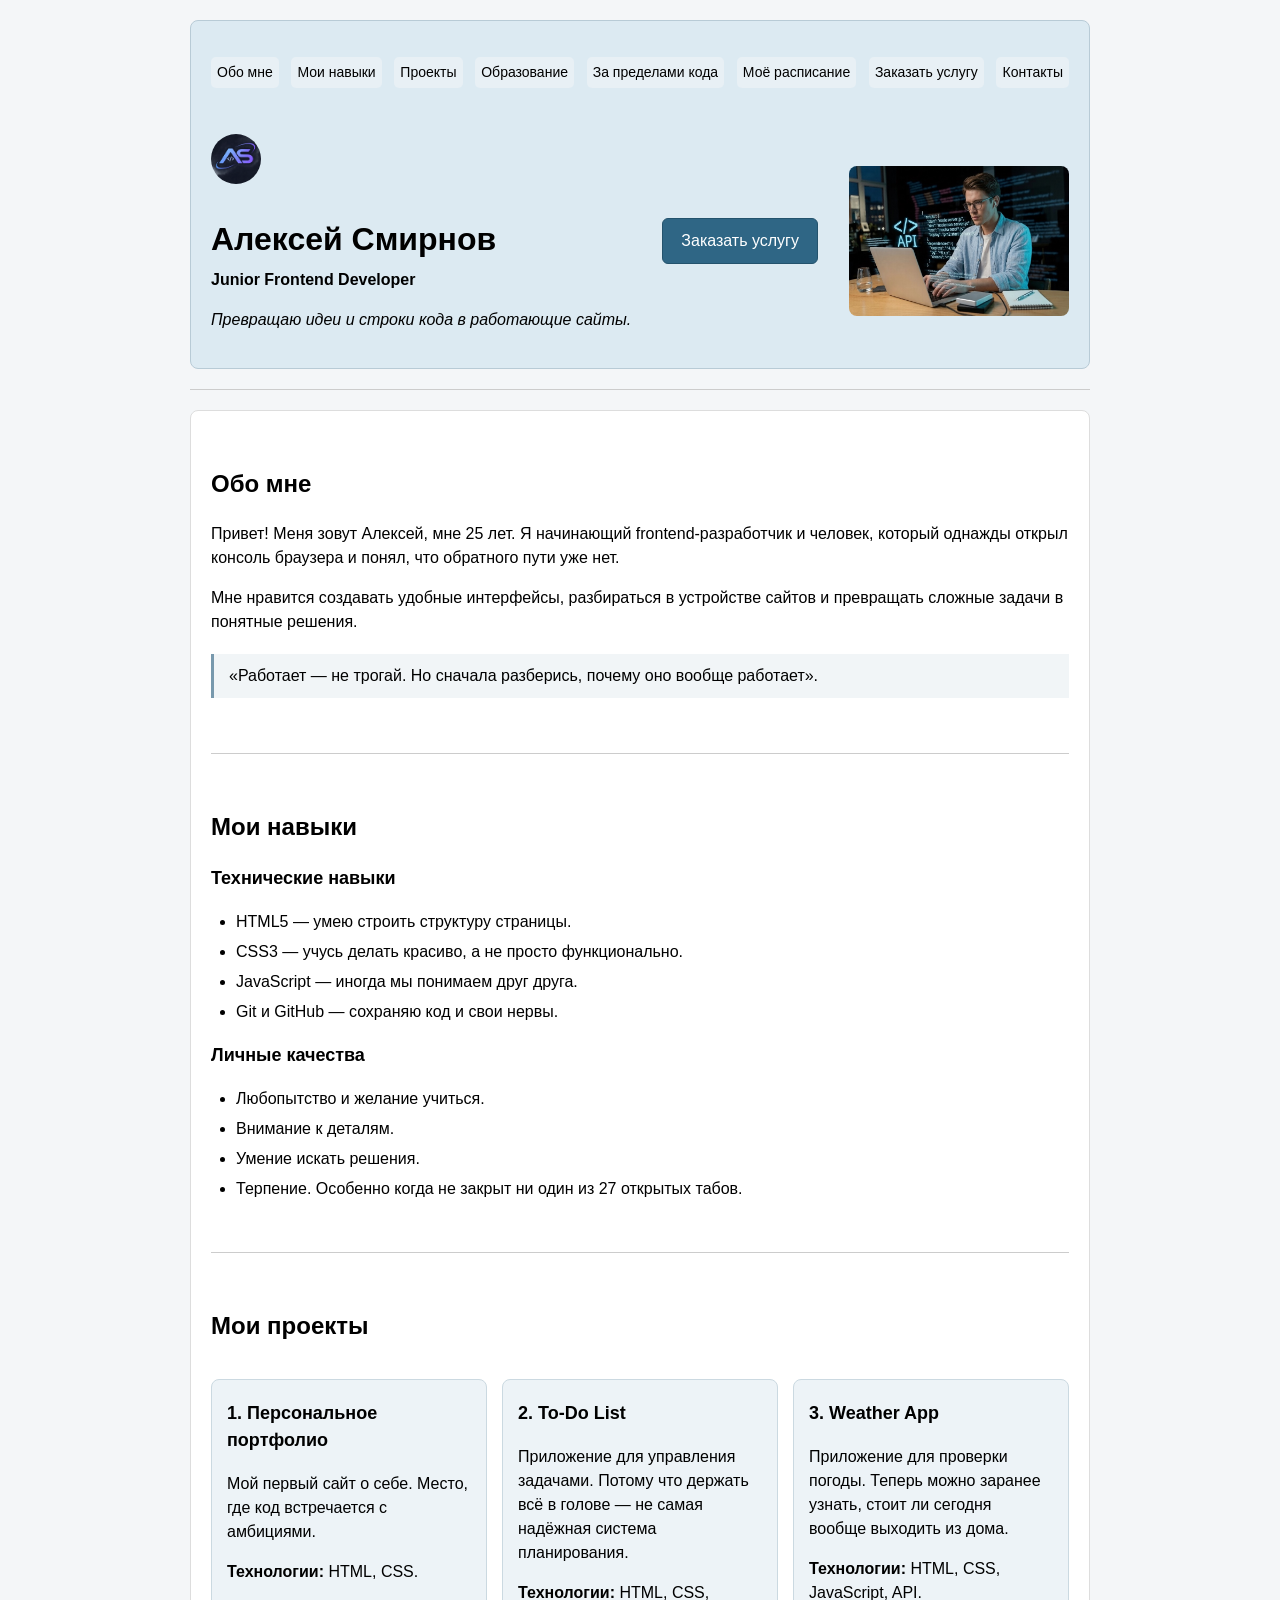
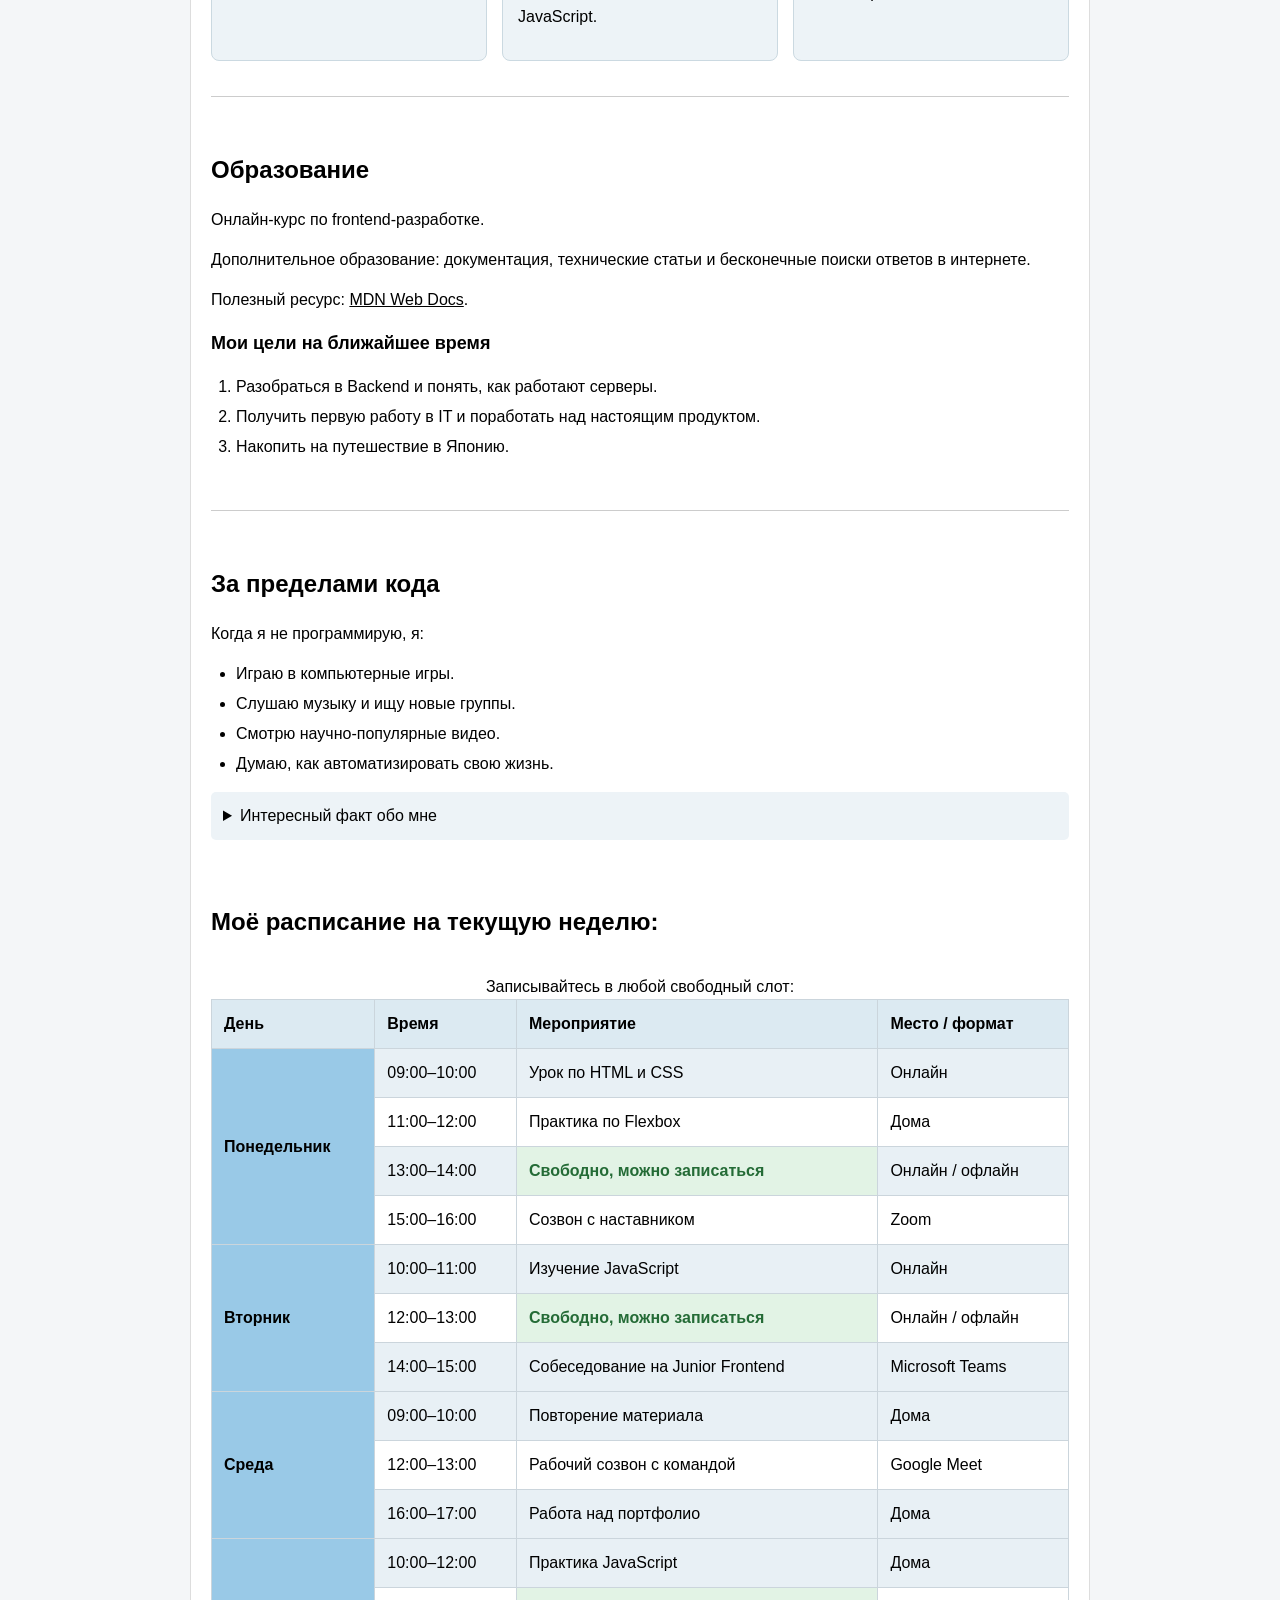
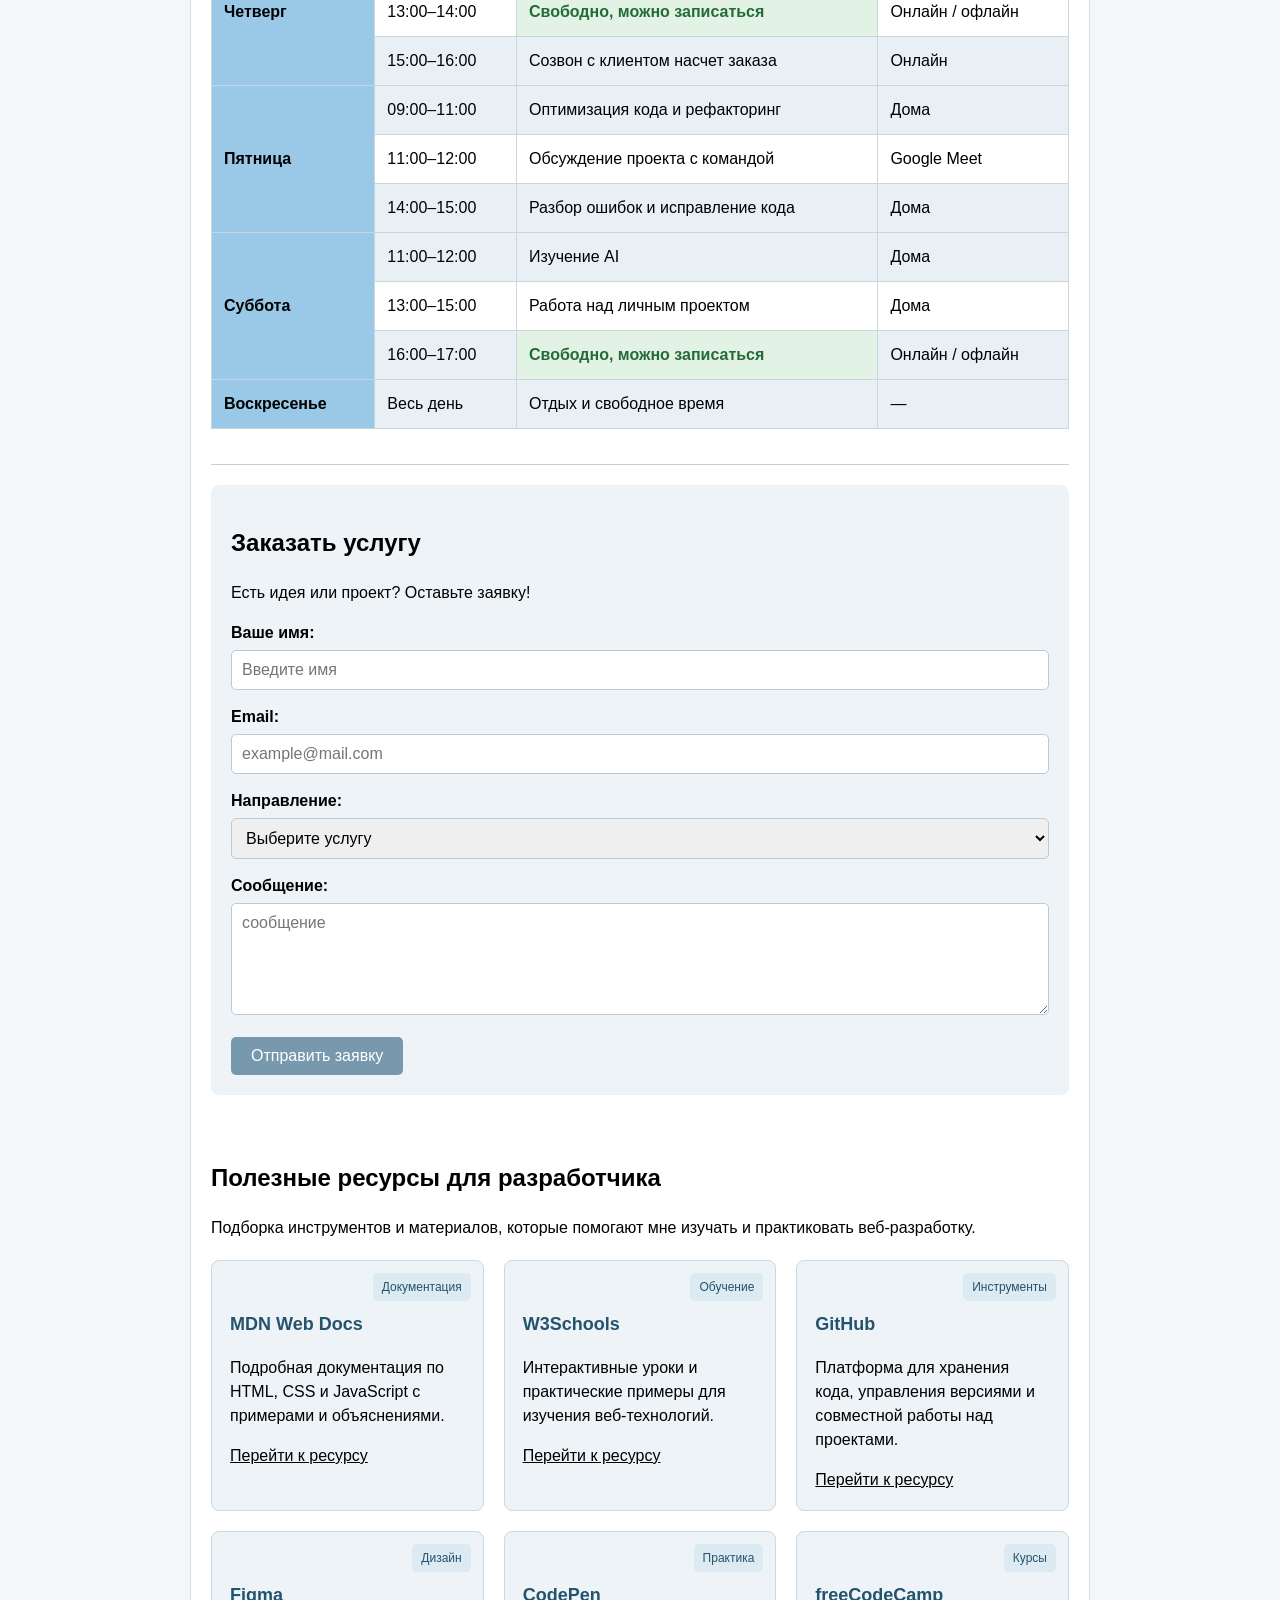
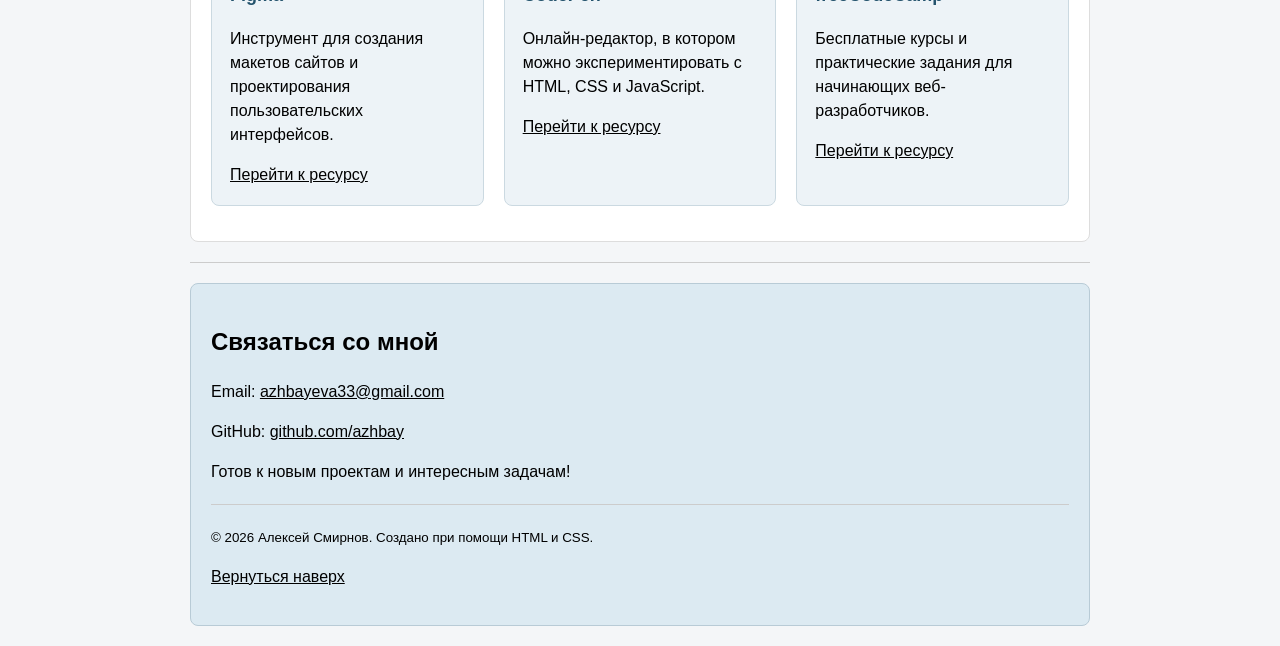
==== commit bc467053: "добавлены карточки с ресурсами" ====
--- a/index.html
+++ b/index.html
@@ -397,6 +397,58 @@
 </section>
 
 
+<section id="resources">
+    <h2>Полезные ресурсы для разработчика</h2>
+    <p>Подборка инструментов и материалов, которые помогают мне изучать и практиковать веб-разработку.</p>
+
+    <div class="resources-grid">
+
+        <article class="resource-card">
+            <span class="resource-badge">Документация</span>
+            <h3>MDN Web Docs</h3>
+            <p>Подробная документация по HTML, CSS и JavaScript с примерами и объяснениями.</p>
+            <a href="https://developer.mozilla.org/" target="_blank" rel="noopener noreferrer">Перейти к ресурсу</a>
+        </article>
+
+        <article class="resource-card">
+            <span class="resource-badge">Обучение</span>
+            <h3>W3Schools</h3>
+            <p>Интерактивные уроки и практические примеры для изучения веб-технологий.</p>
+            <a href="https://www.w3schools.com/" target="_blank" rel="noopener noreferrer">Перейти к ресурсу</a>
+        </article>
+
+        <article class="resource-card">
+            <span class="resource-badge">Инструменты</span>
+            <h3>GitHub</h3>
+            <p>Платформа для хранения кода, управления версиями и совместной работы над проектами.</p>
+            <a href="https://github.com/" target="_blank" rel="noopener noreferrer">Перейти к ресурсу</a>
+        </article>
+
+        <article class="resource-card">
+            <span class="resource-badge">Дизайн</span>
+            <h3>Figma</h3>
+            <p>Инструмент для создания макетов сайтов и проектирования пользовательских интерфейсов.</p>
+            <a href="https://www.figma.com/" target="_blank" rel="noopener noreferrer">Перейти к ресурсу</a>
+        </article>
+
+        <article class="resource-card">
+            <span class="resource-badge">Практика</span>
+            <h3>CodePen</h3>
+            <p>Онлайн-редактор, в котором можно экспериментировать с HTML, CSS и JavaScript.</p>
+            <a href="https://codepen.io/" target="_blank" rel="noopener noreferrer">Перейти к ресурсу</a>
+        </article>
+
+        <article class="resource-card">
+            <span class="resource-badge">Курсы</span>
+            <h3>freeCodeCamp</h3>
+            <p>Бесплатные курсы и практические задания для начинающих веб-разработчиков.</p>
+            <a href="https://www.freecodecamp.org/" target="_blank" rel="noopener noreferrer">Перейти к ресурсу</a>
+        </article>
+
+    </div>
+</section>
+
+
     </main>
 
     <hr>
--- a/css/style.css
+++ b/css/style.css
@@ -8,4 +8,5 @@
 @import url("table.css");
 @import url("footer.css");
 @import url("responsive.css");
+@import url("resources.css");
 
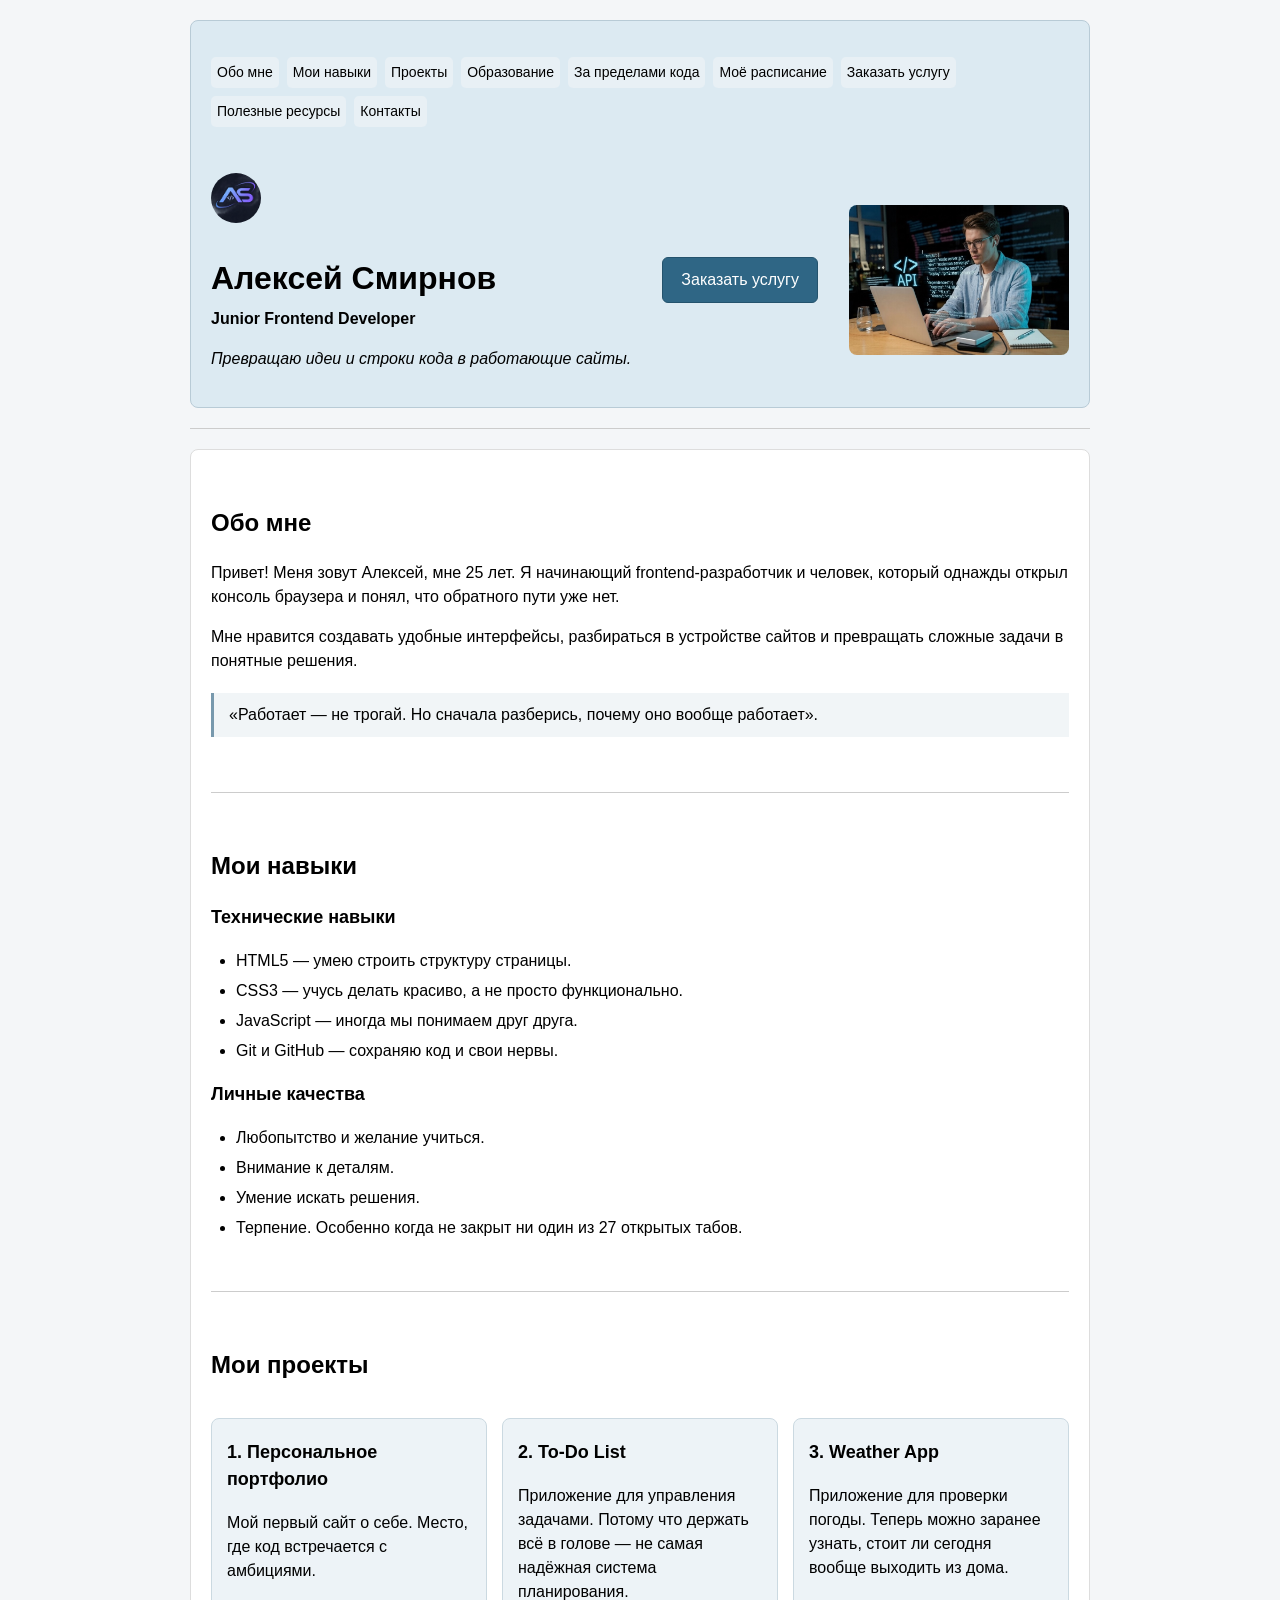
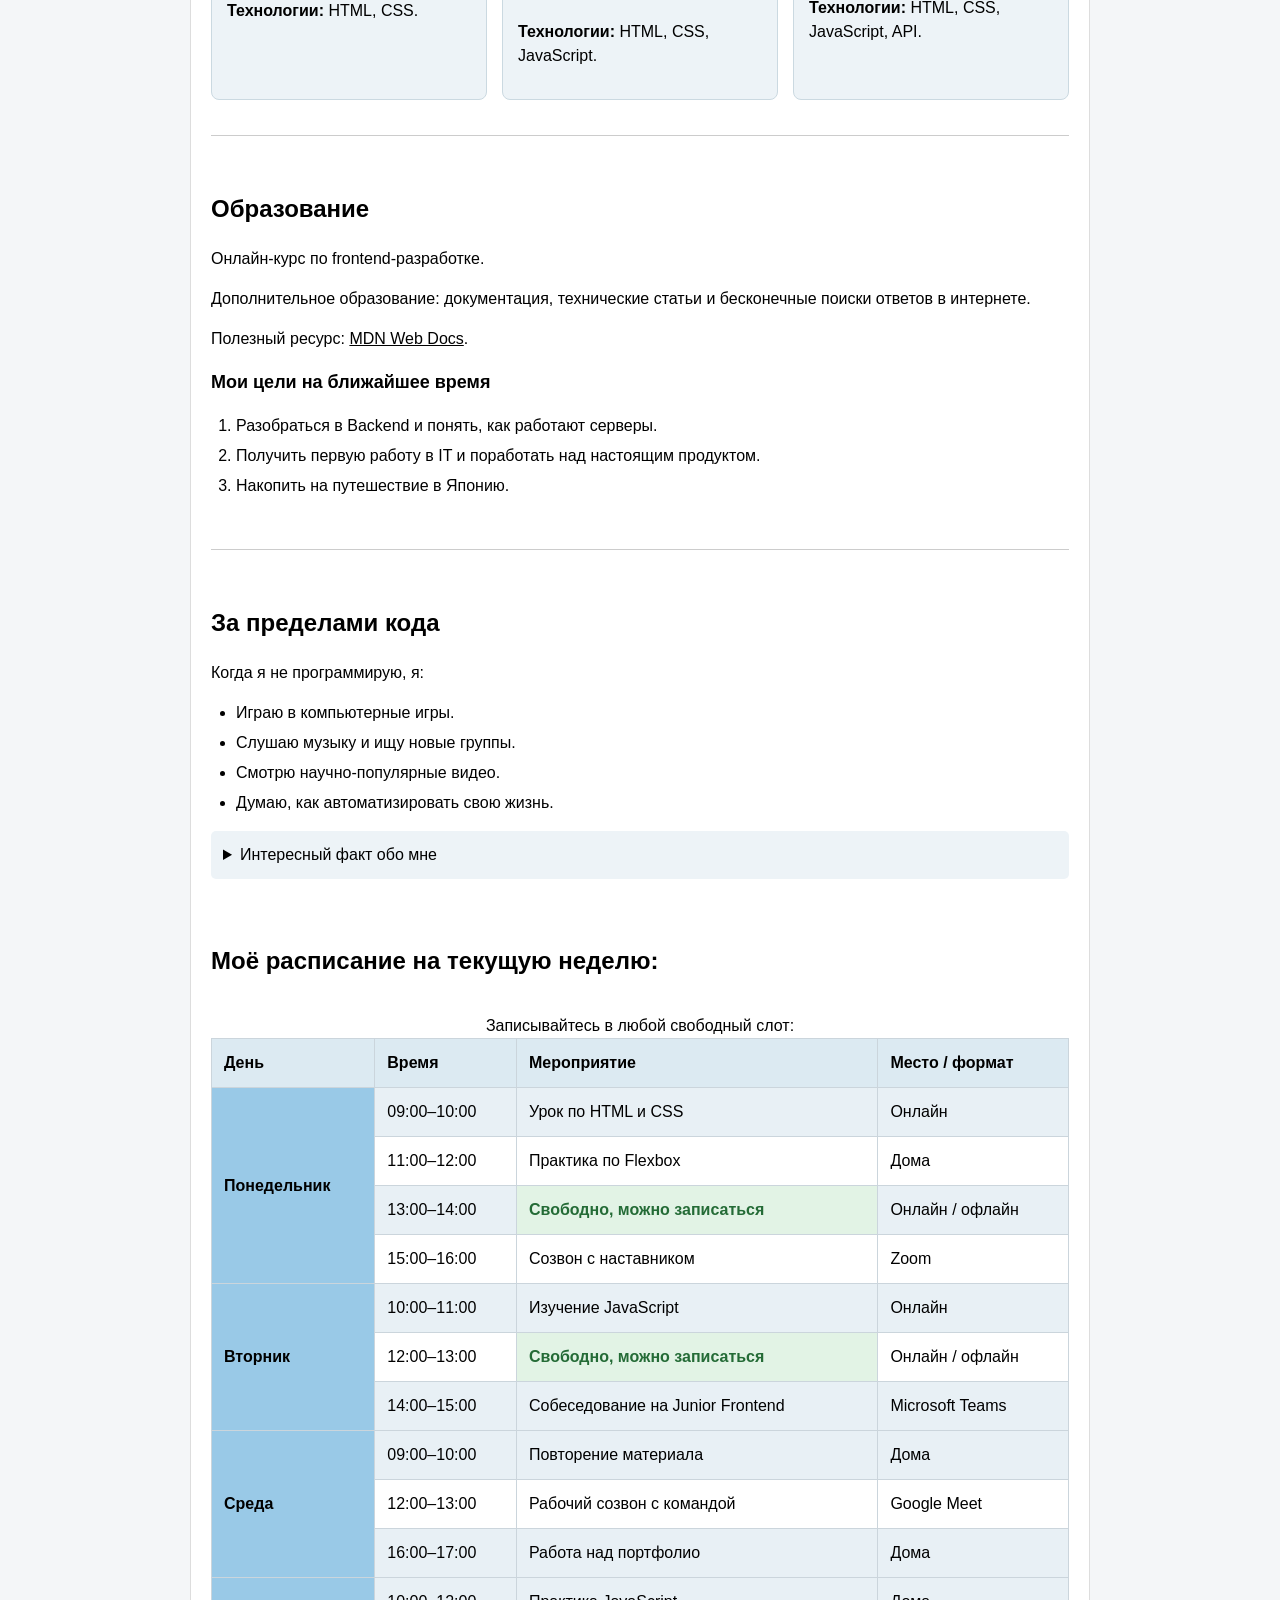
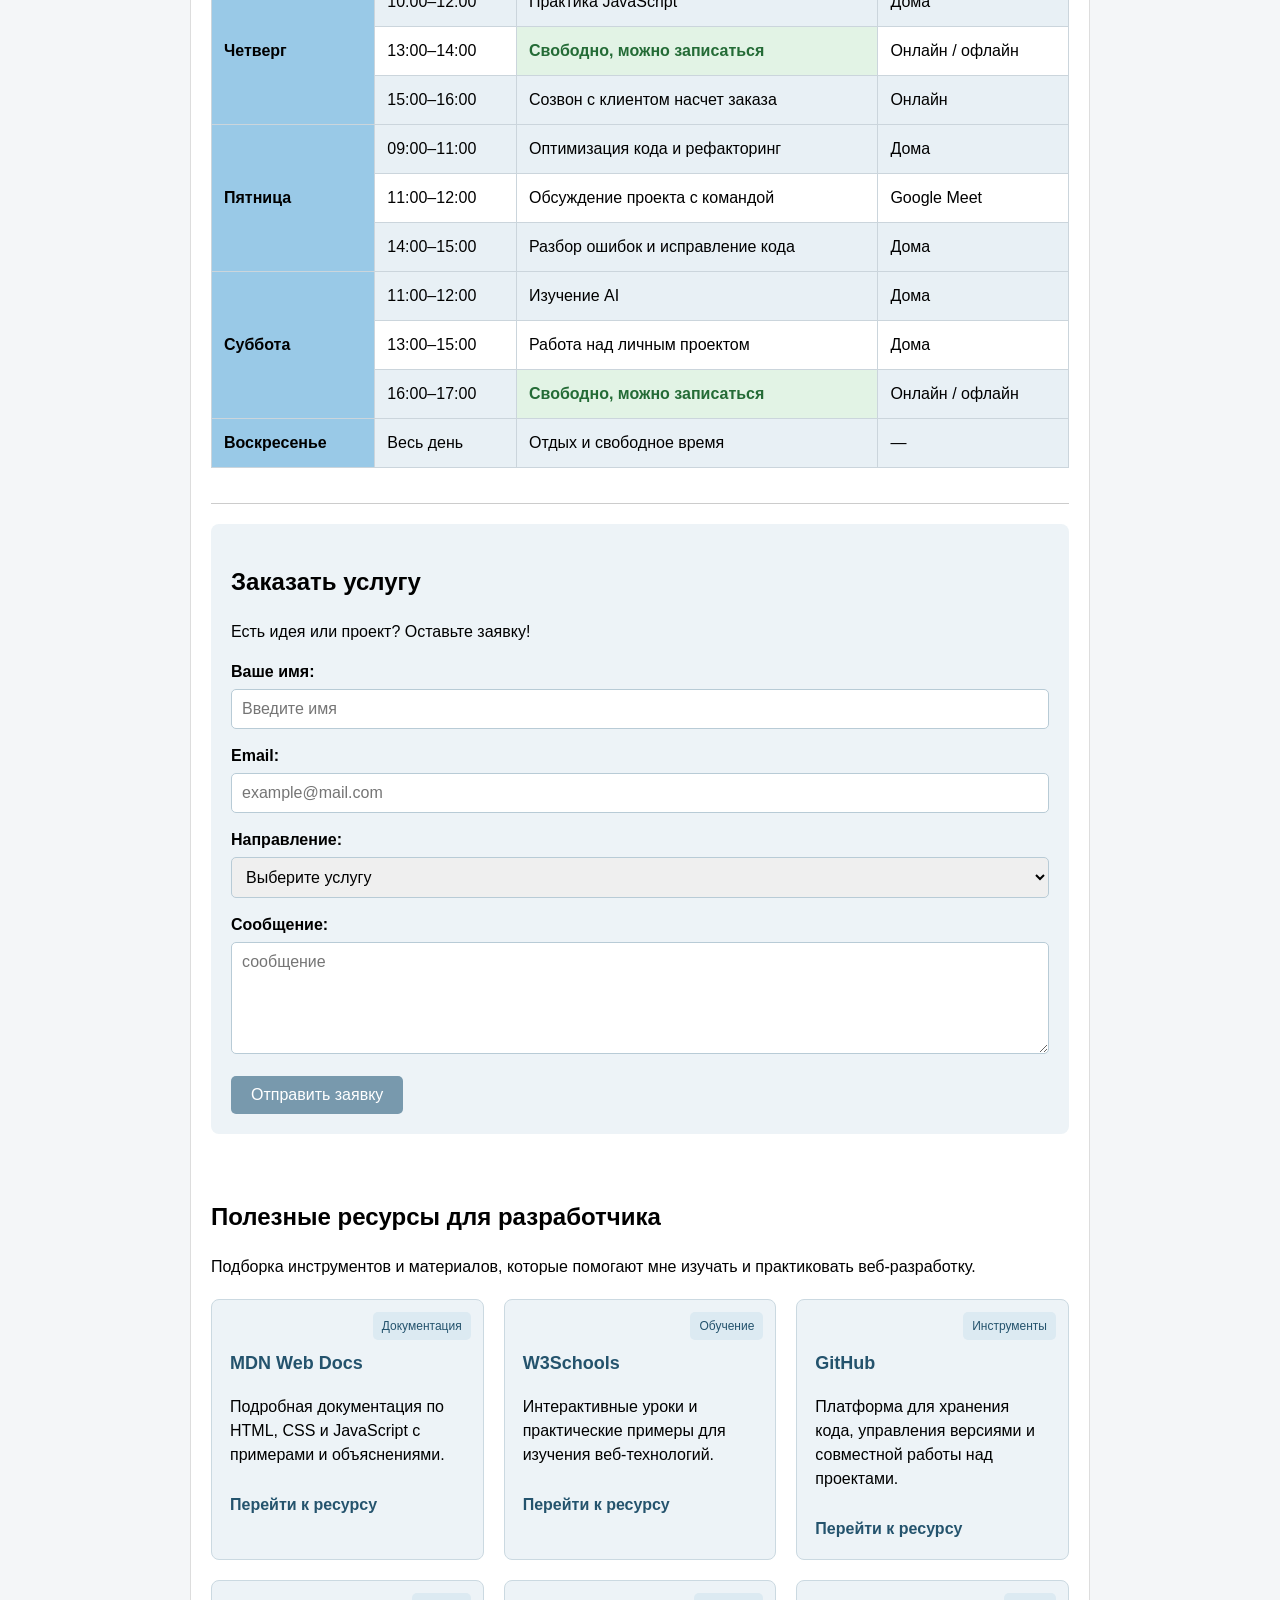
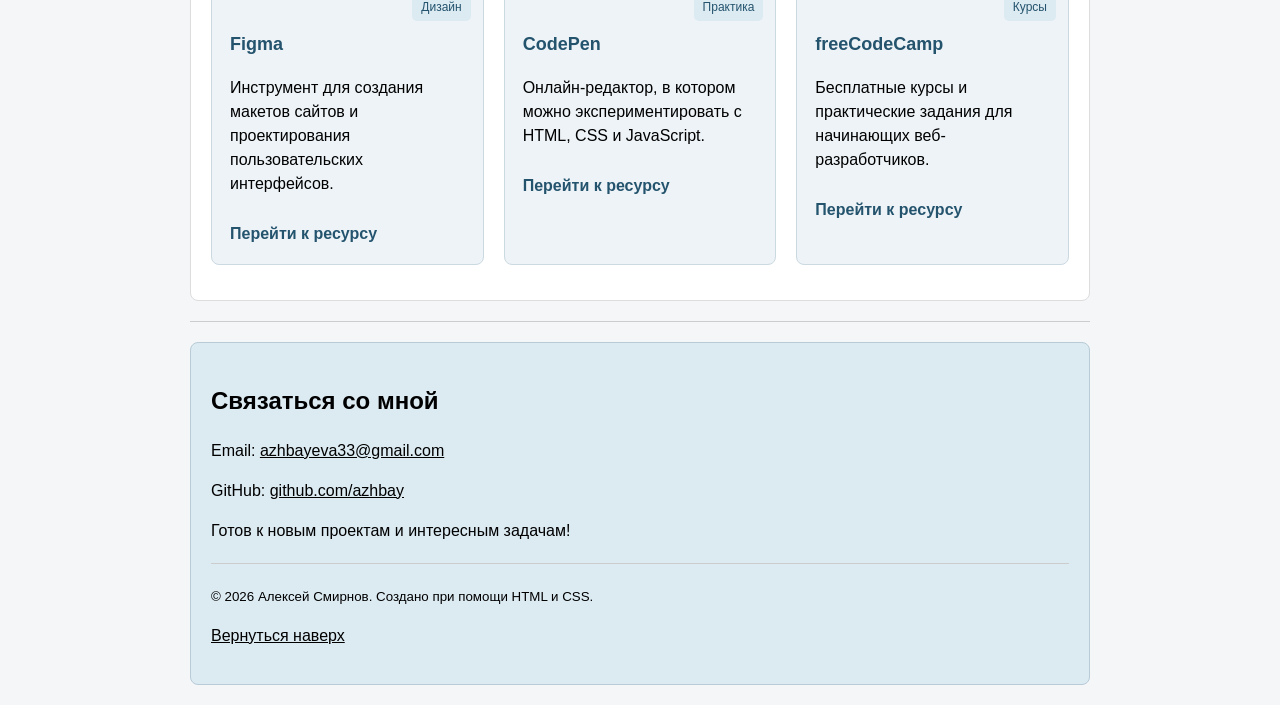
==== commit b58b029a: "поправила навигацию и карточки, адаптировала под мобильные устройства" ====
--- a/index.html
+++ b/index.html
@@ -29,6 +29,7 @@
             <li><a href="#interests">За пределами кода</a></li>
             <li><a href="#schedule">Моё расписание</a></li>
             <li><a href="#order">Заказать услугу</a></li>
+            <li><a href="#resources">Полезные ресурсы</a></li>
             <li><a href="#contacts">Контакты</a></li>
         </ul>
     </nav>
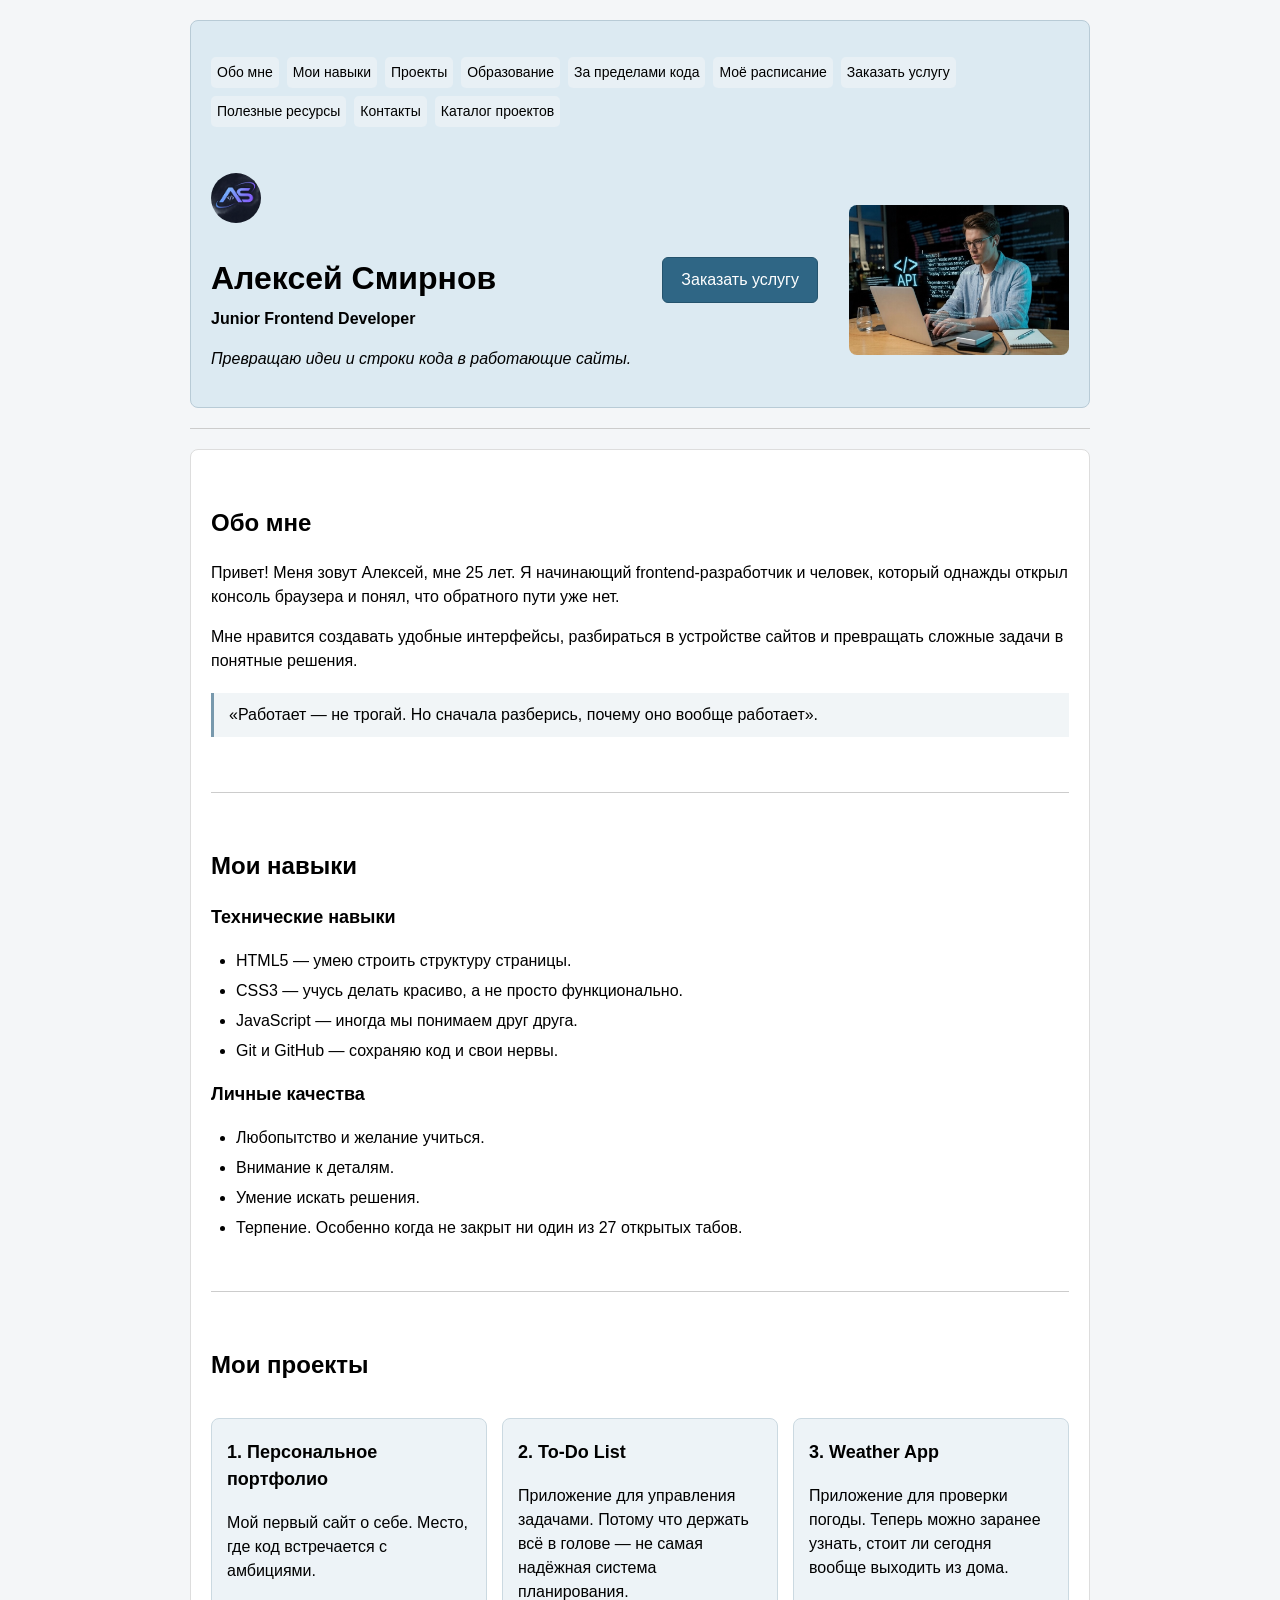
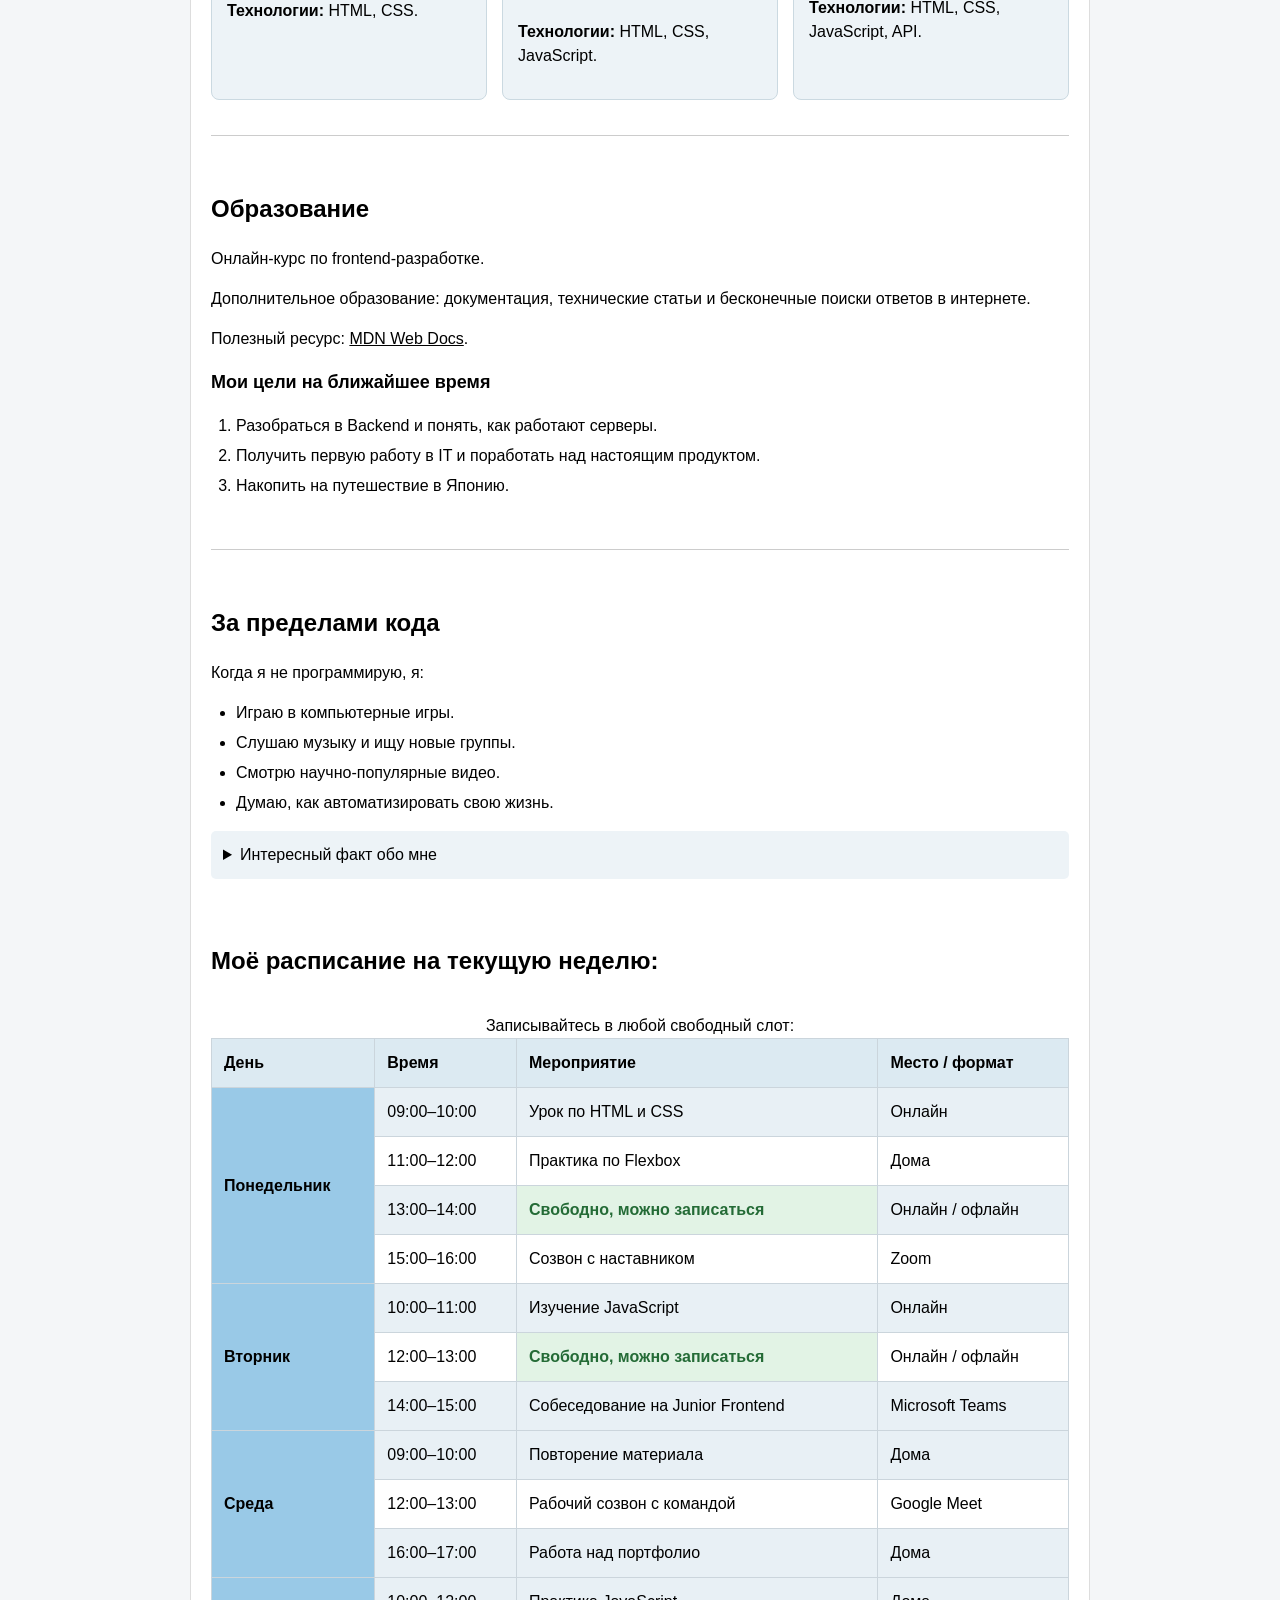
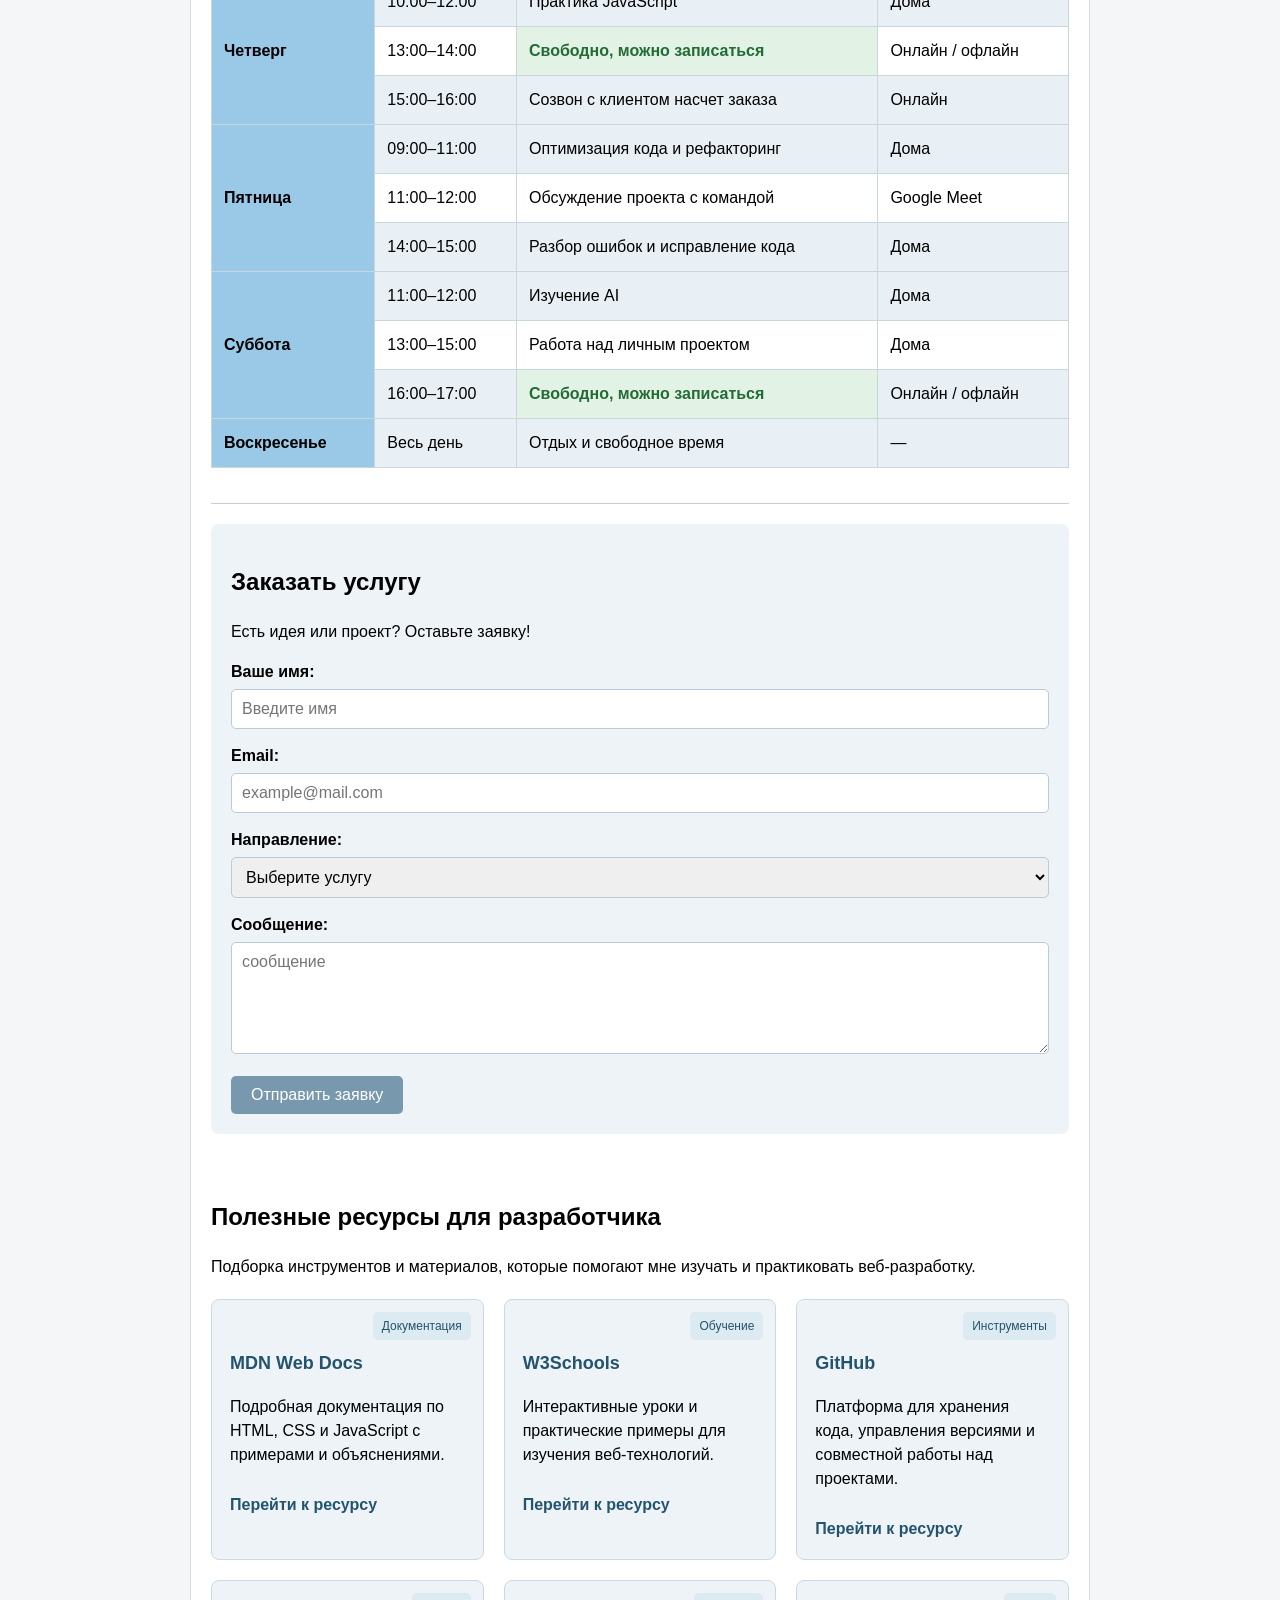
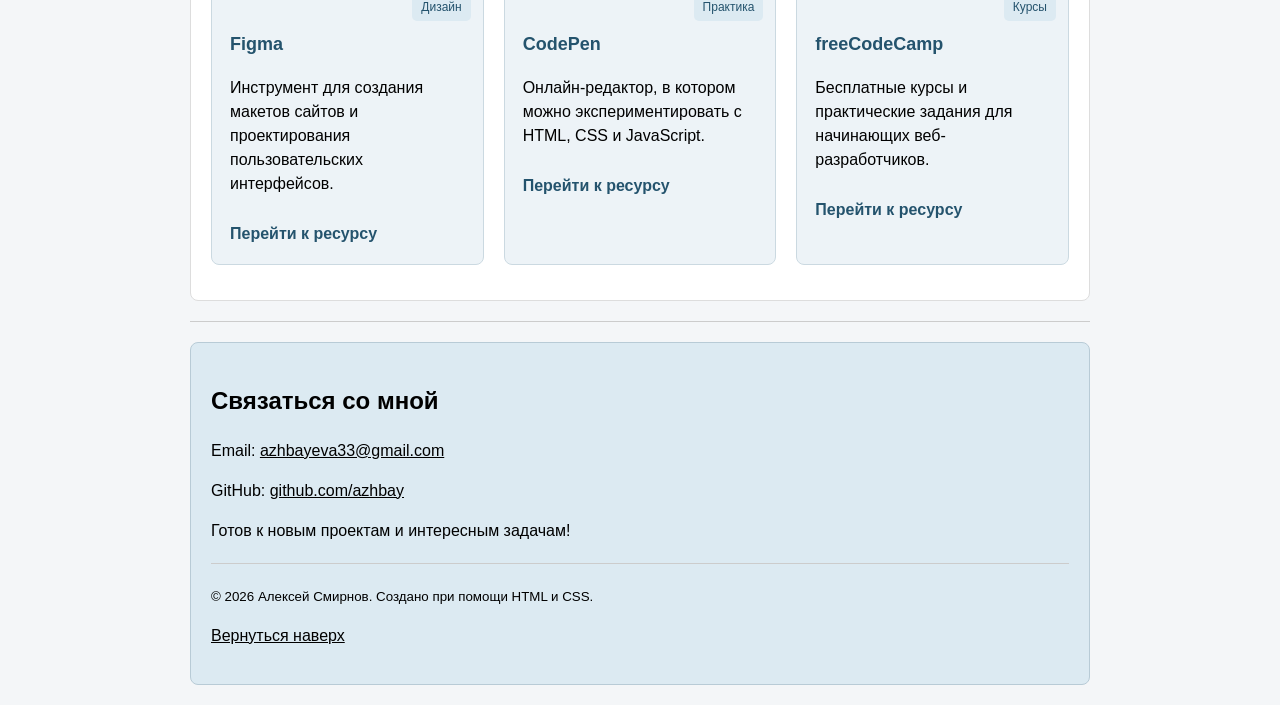
==== commit d68d6d34: "создан каталог проектов" ====
--- a/index.html
+++ b/index.html
@@ -31,6 +31,7 @@
             <li><a href="#order">Заказать услугу</a></li>
             <li><a href="#resources">Полезные ресурсы</a></li>
             <li><a href="#contacts">Контакты</a></li>
+            <li><a href="catalog.html" target="_blank">Каталог проектов</a></li>
         </ul>
     </nav>
     
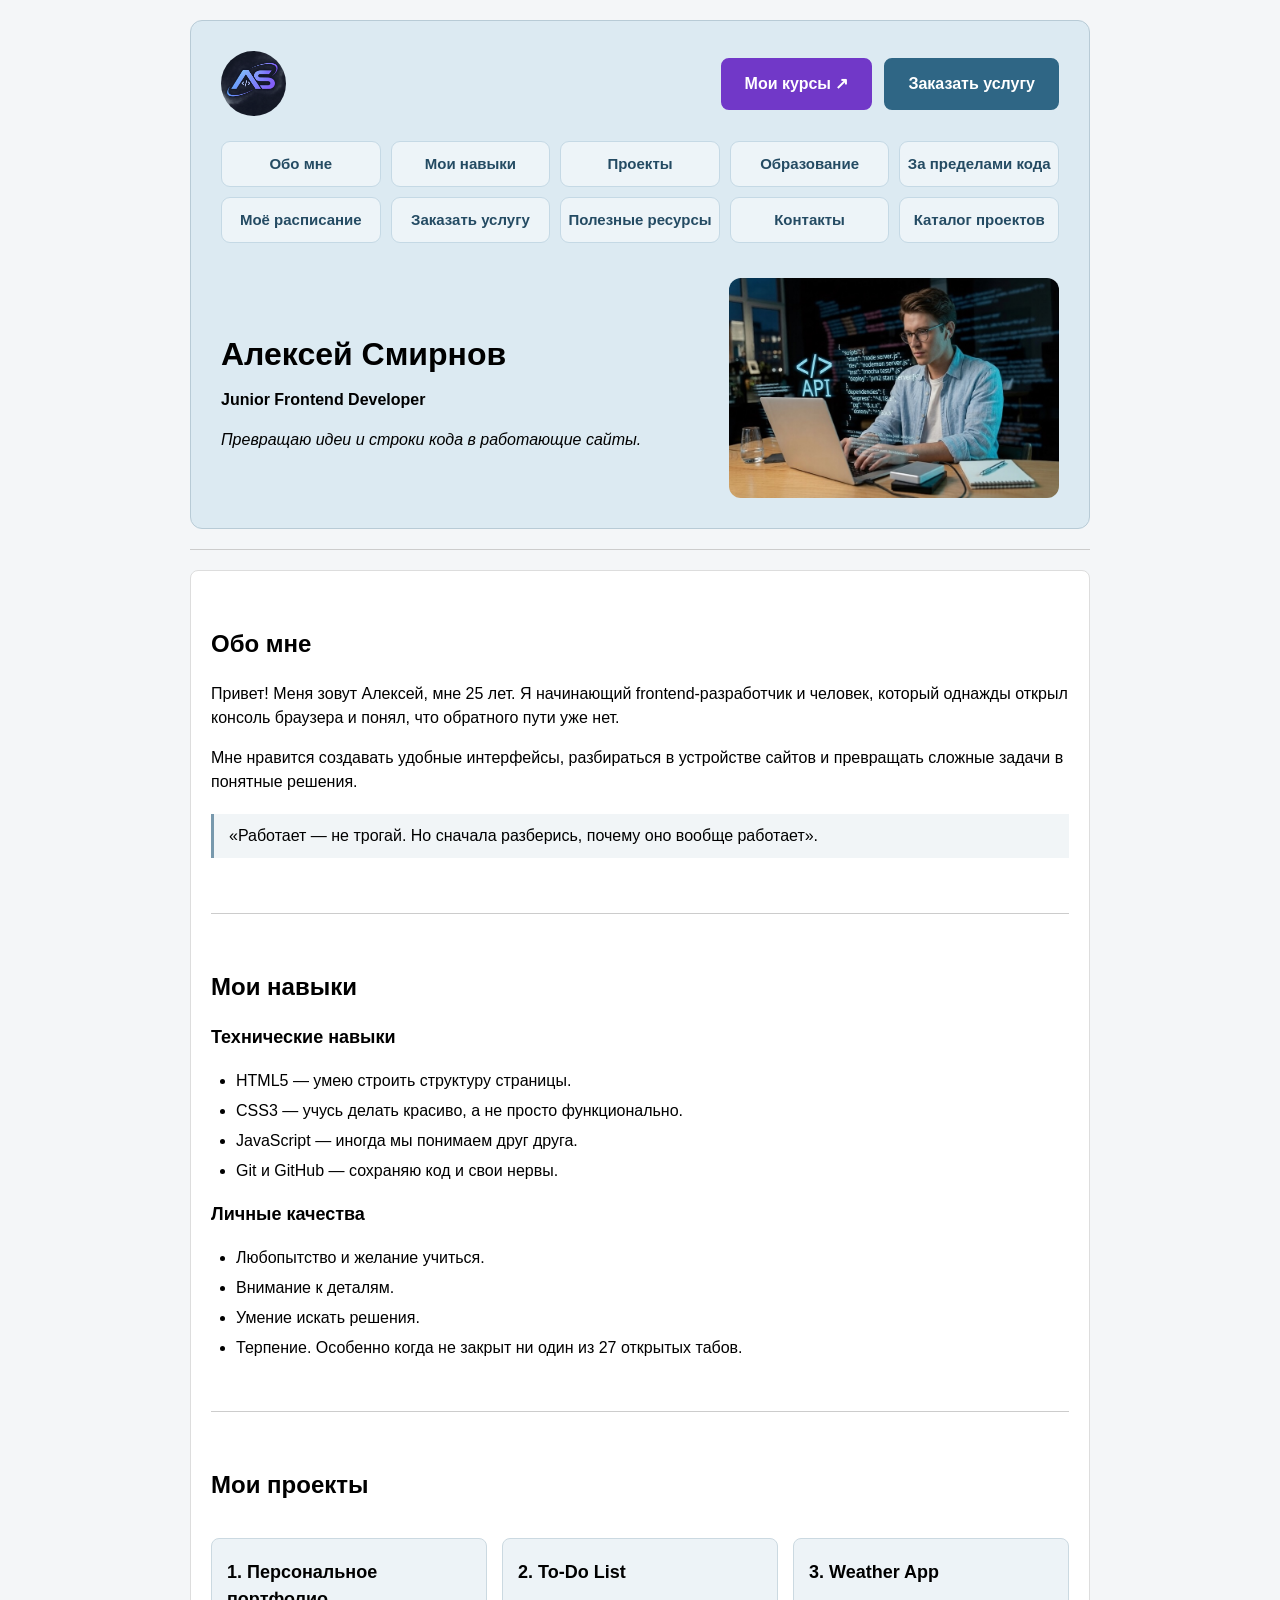
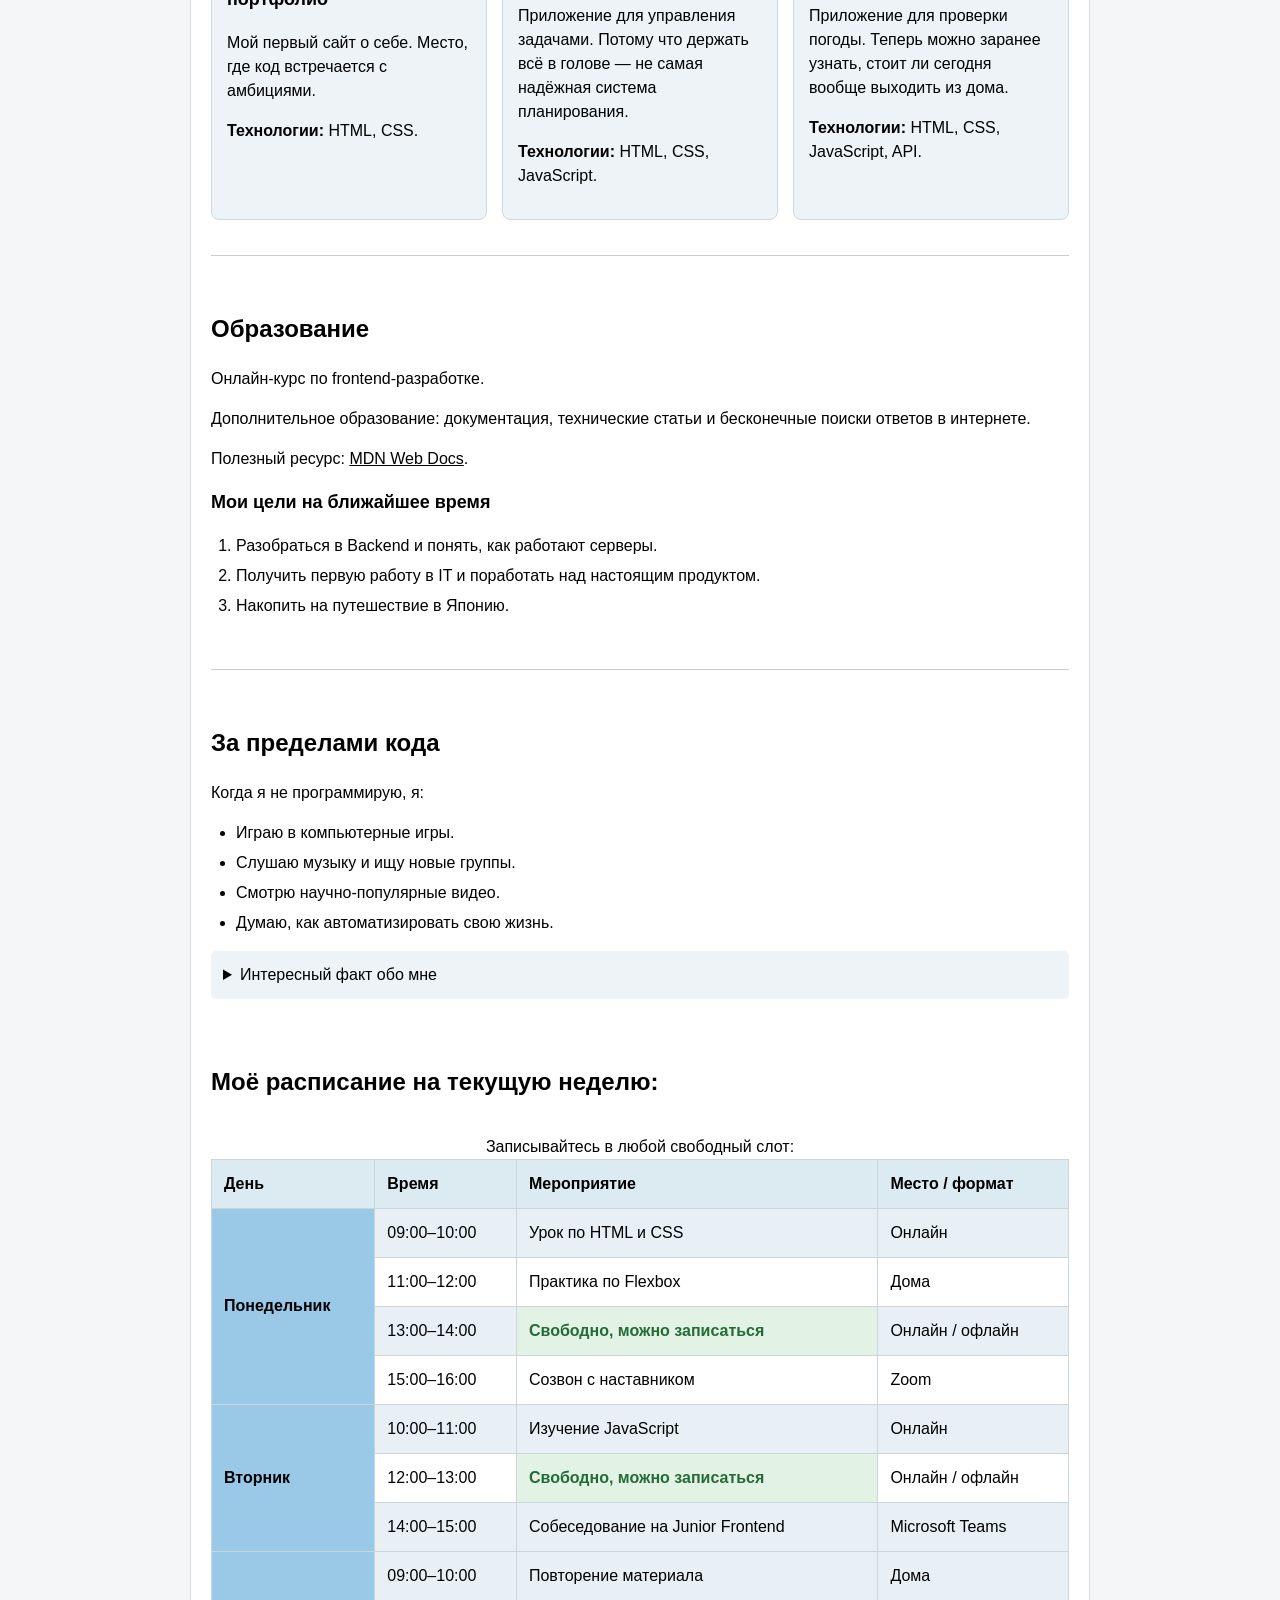
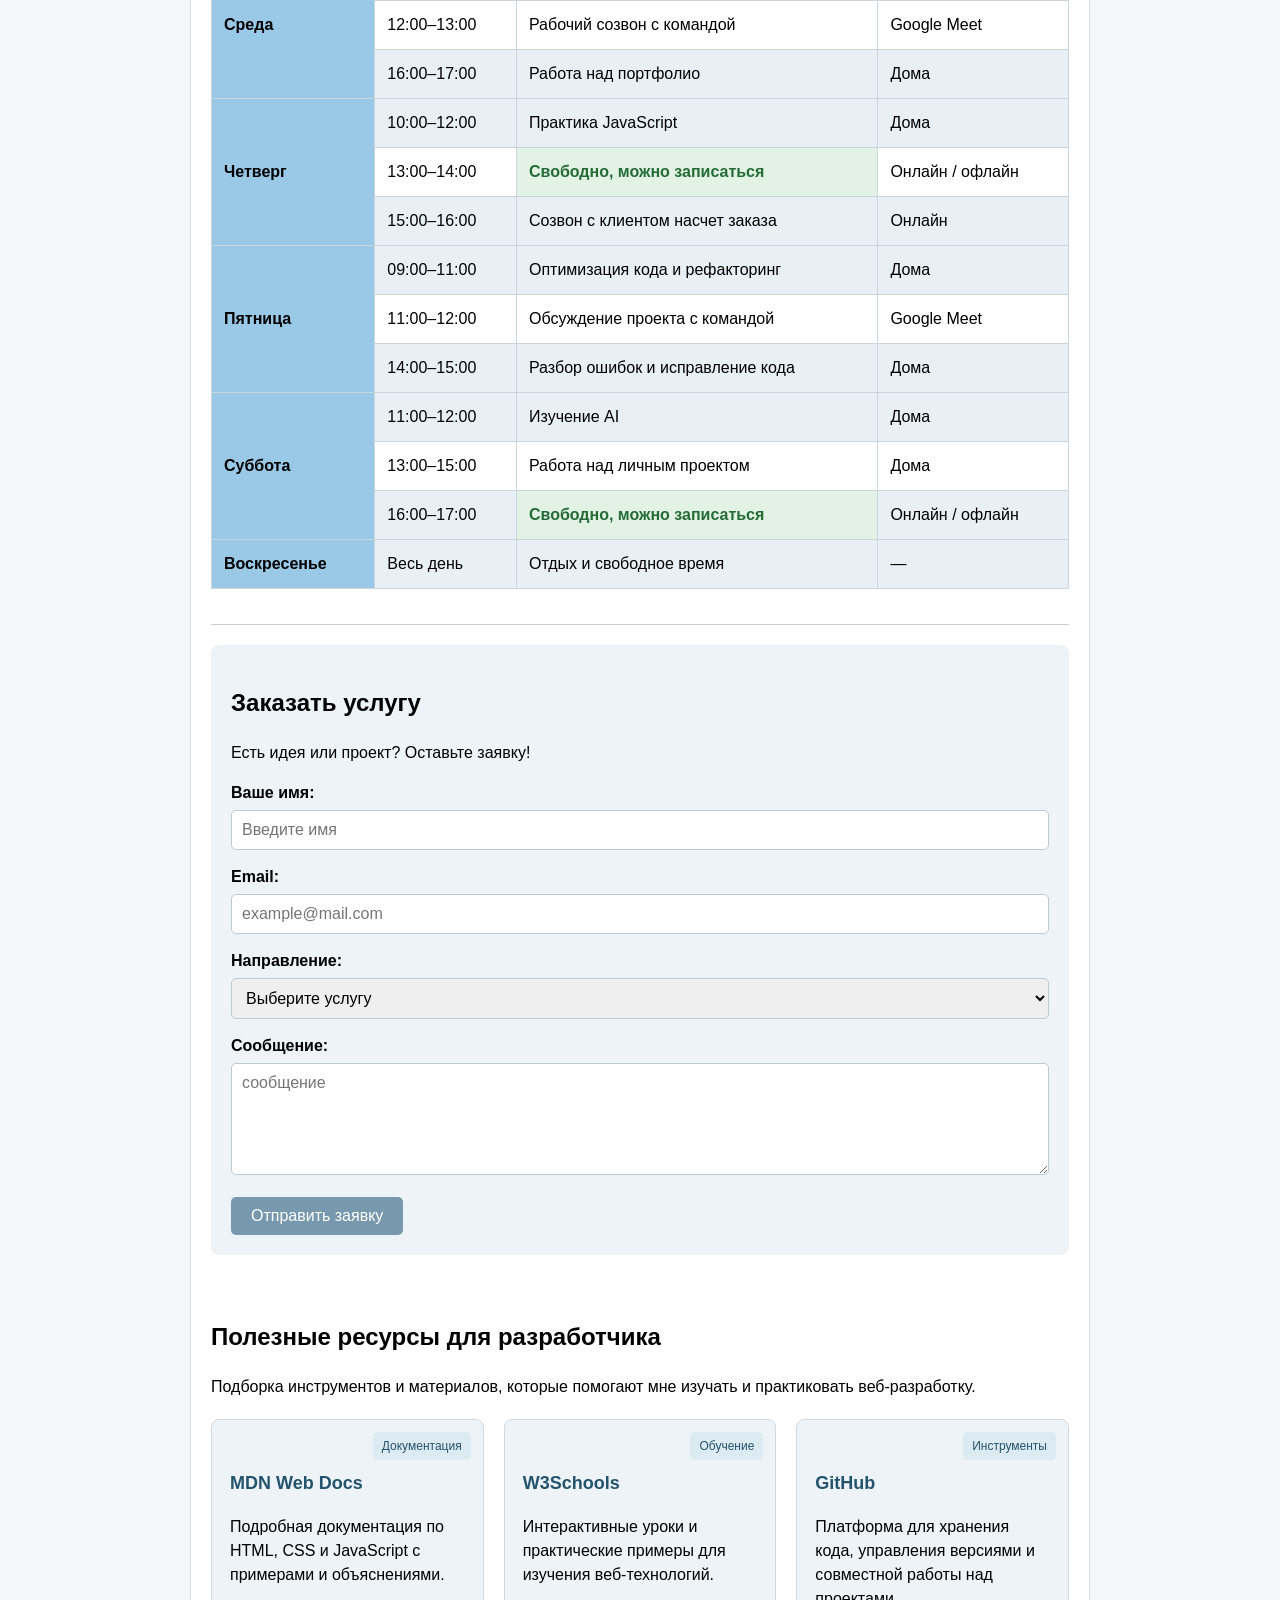
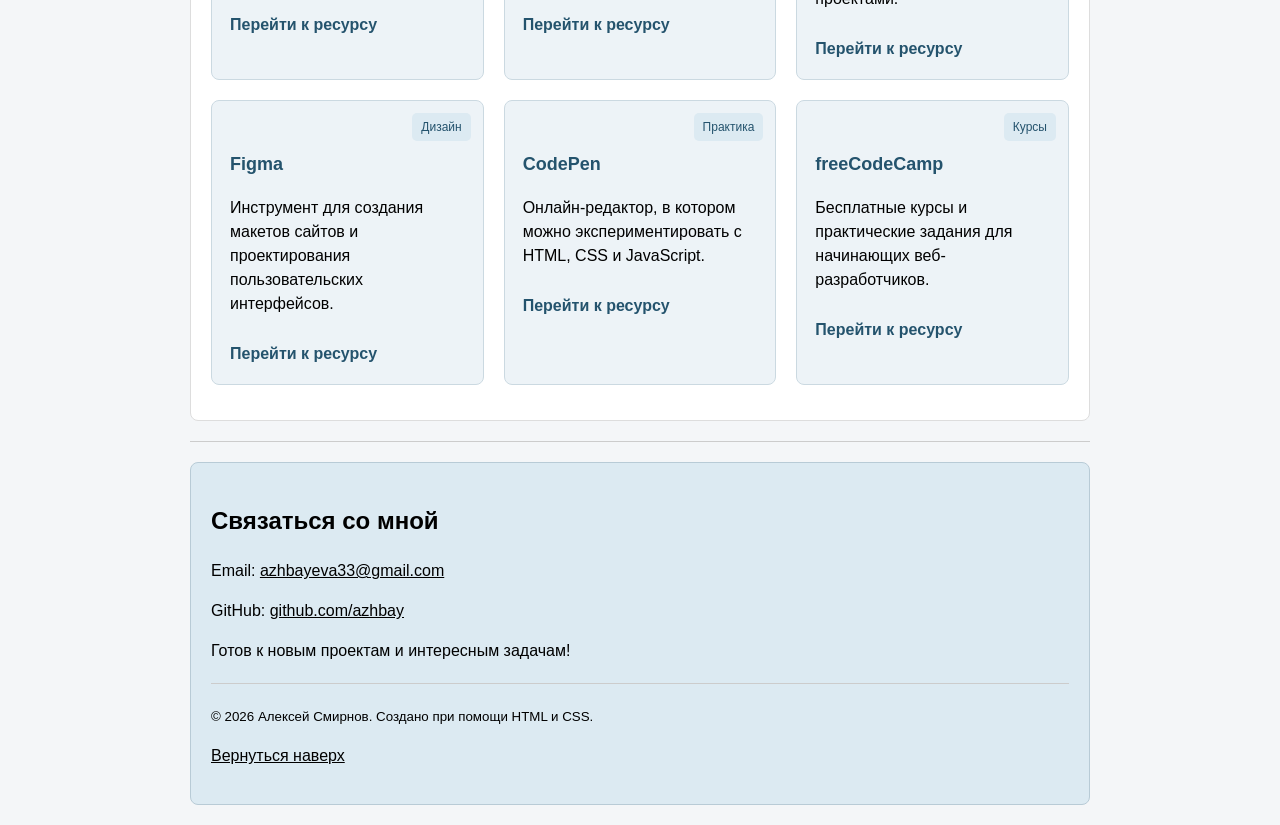
==== commit c005b29f: "Добавлен лендинг образовательных курсов codestart, исправлены недочеты шапки сайта" ====
--- a/index.html
+++ b/index.html
@@ -9,18 +9,24 @@
 </head>
 
 <body>
+
 <header id="top">
-    <div class="header-info">
+
+    <div class="header-top">
         <img src="images/logo.png" alt="Логотип AS" class="site-logo">
 
-        <div class="header-text">
-            <h1>Алексей Смирнов</h1>
-            <p><strong>Junior Frontend Developer</strong></p>
-            <p><em>Превращаю идеи и строки кода в работающие сайты.</em></p>
+        <div class="header-actions">
+            <a href="course.html" target="_blank" rel="noopener noreferrer" class="header-action">
+                Мои курсы ↗
+            </a>
+
+            <a href="#order" class="header-action header-action-primary">
+                Заказать услугу
+            </a>
         </div>
     </div>
-  
-      <nav>
+
+    <nav>
         <ul>
             <li><a href="#about">Обо мне</a></li>
             <li><a href="#skills">Мои навыки</a></li>
@@ -31,21 +37,28 @@
             <li><a href="#order">Заказать услугу</a></li>
             <li><a href="#resources">Полезные ресурсы</a></li>
             <li><a href="#contacts">Контакты</a></li>
-            <li><a href="catalog.html" target="_blank">Каталог проектов</a></li>
+            <li><a href="catalog.html" target="_blank" rel="noopener noreferrer">Каталог проектов</a></li>
         </ul>
     </nav>
-    
-
-    <a href="#order" class="header-button">Заказать услугу</a>
-
-    <img
-        src="images/laptop.jpeg"
-        alt="a man sitting beside his laptop"
-        width="220"
-        height="150"
-    >
+
+    <div class="header-main">
+        <div class="header-text">
+            <h1>Алексей Смирнов</h1>
+            <p><strong>Junior Frontend Developer</strong></p>
+            <p><em>Превращаю идеи и строки кода в работающие сайты.</em></p>
+        </div>
+
+        <img
+            src="images/laptop.jpeg"
+            alt="Разработчик работает за ноутбуком"
+            width="330"
+            height="220"
+            class="header-laptop"
+        >
+    </div>
 
 </header>
+
     <hr>
 
     <main>
@@ -377,6 +390,7 @@
                 <option value="website">Разработка сайта</option>
                 <option value="design">Верстка страницы</option>
                 <option value="support">Поддержка сайта</option>
+                <option value="support">Записаться на курсы</option>
                 <option value="other">Другое</option>
             </select>
         </div>
